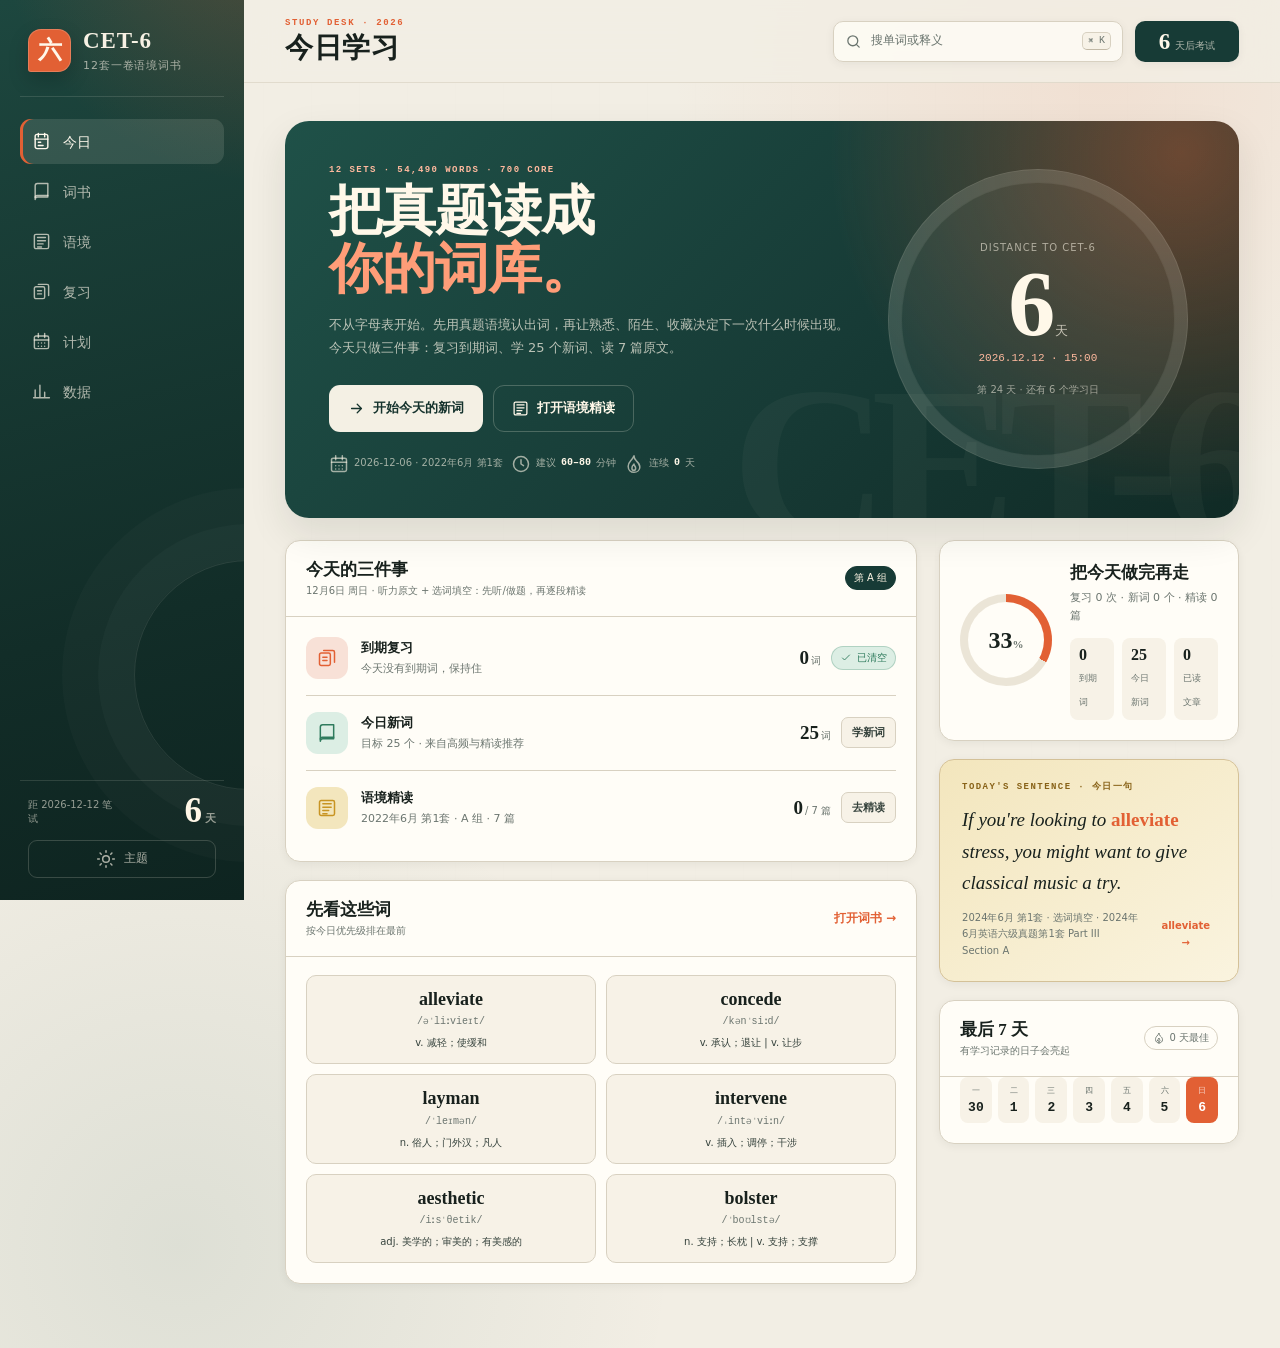
==== site/index.html @ be5e11a7 "feat: 添加HTML语境词书与右键学习闭环" ====
<!doctype html>
<html lang="zh-CN" data-theme="light">
<head>
  <meta charset="utf-8">
  <meta name="viewport" content="width=device-width, initial-scale=1">
  <meta name="theme-color" content="#173b36">
  <meta name="description" content="近12次英语六级第1套真题语境词书：700个核心词、4653个可查词条、音标、原文语境与间隔复习。">
  <title>CET-6 12套一卷语境词书</title>
  <link rel="stylesheet" href="./assets/styles.css">
</head>
<body>
  <svg class="icon-defs" aria-hidden="true">
    <symbol id="i-today" viewBox="0 0 24 24"><path d="M4 5.5A2.5 2.5 0 0 1 6.5 3h11A2.5 2.5 0 0 1 20 5.5v13a2.5 2.5 0 0 1-2.5 2.5h-11A2.5 2.5 0 0 1 4 18.5z"/><path d="M8 2v4M16 2v4M4 9h16M8 13h3M8 17h6"/></symbol>
    <symbol id="i-book" viewBox="0 0 24 24"><path d="M4 4.8A2.8 2.8 0 0 1 6.8 2H20v17H7a3 3 0 0 0-3 3z"/><path d="M4 19.5A2.5 2.5 0 0 1 6.5 17H20"/></symbol>
    <symbol id="i-text" viewBox="0 0 24 24"><path d="M5 3h14a2 2 0 0 1 2 2v14a2 2 0 0 1-2 2H5a2 2 0 0 1-2-2V5a2 2 0 0 1 2-2z"/><path d="M7 7h10M7 11h10M7 15h7M7 19h5"/></symbol>
    <symbol id="i-cards" viewBox="0 0 24 24"><rect x="3" y="6" width="13" height="15" rx="2"/><path d="M8 3h11a2 2 0 0 1 2 2v12"/><path d="M7 11h5M7 15h5"/></symbol>
    <symbol id="i-calendar" viewBox="0 0 24 24"><rect x="3" y="5" width="18" height="16" rx="2"/><path d="M8 2v5M16 2v5M3 10h18M8 14h.01M12 14h.01M16 14h.01M8 18h.01M12 18h.01M16 18h.01"/></symbol>
    <symbol id="i-chart" viewBox="0 0 24 24"><path d="M4 20V10M10 20V4M16 20v-7M22 20H2"/></symbol>
    <symbol id="i-search" viewBox="0 0 24 24"><circle cx="11" cy="11" r="7"/><path d="m20 20-4-4"/></symbol>
    <symbol id="i-volume" viewBox="0 0 24 24"><path d="M4 9v6h4l5 4V5L8 9z"/><path d="M16 8a5 5 0 0 1 0 8M18.5 5.5a9 9 0 0 1 0 13"/></symbol>
    <symbol id="i-star" viewBox="0 0 24 24"><path d="m12 3 2.8 5.7 6.2.9-4.5 4.4 1.1 6.2-5.6-3-5.6 3 1.1-6.2L3 9.6l6.2-.9z"/></symbol>
    <symbol id="i-check" viewBox="0 0 24 24"><path d="m5 12 4 4L19 6"/></symbol>
    <symbol id="i-x" viewBox="0 0 24 24"><path d="M6 6l12 12M18 6 6 18"/></symbol>
    <symbol id="i-flame" viewBox="0 0 24 24"><path d="M12 22c4 0 7-2.7 7-6.5 0-3.3-2.1-5.4-4.2-7.3C13.4 6.8 12 4.7 12 2c-1 2.5-2.4 4.2-4 6-2 2.2-3 4.1-3 6.8C5 19 8 22 12 22z"/><path d="M9.5 17c0-2 1-3.5 2.5-5 0 2 2 2.8 2 5 0 1.4-1 2.5-2.2 2.5S9.5 18.4 9.5 17z"/></symbol>
    <symbol id="i-arrow" viewBox="0 0 24 24"><path d="M5 12h14M13 6l6 6-6 6"/></symbol>
    <symbol id="i-menu" viewBox="0 0 24 24"><path d="M4 6h16M4 12h16M4 18h16"/></symbol>
    <symbol id="i-sun" viewBox="0 0 24 24"><circle cx="12" cy="12" r="4"/><path d="M12 2v2M12 20v2M4.9 4.9l1.4 1.4M17.7 17.7l1.4 1.4M2 12h2M20 12h2M4.9 19.1l1.4-1.4M17.7 6.3l1.4-1.4"/></symbol>
    <symbol id="i-moon" viewBox="0 0 24 24"><path d="M21 12.8A9 9 0 1 1 11.2 3 7 7 0 0 0 21 12.8z"/></symbol>
    <symbol id="i-clock" viewBox="0 0 24 24"><circle cx="12" cy="12" r="9"/><path d="M12 7v5l3 2"/></symbol>
    <symbol id="i-quote" viewBox="0 0 24 24"><path d="M4 11h6v7H4zM14 6h6v7h-6z"/><path d="M10 11c0-4-2-6-5-6M20 6c0-3-2-4-5-4"/></symbol>
    <symbol id="i-chevron" viewBox="0 0 24 24"><path d="m8 10 4 4 4-4"/></symbol>
    <symbol id="i-download" viewBox="0 0 24 24"><path d="M12 3v12M7 10l5 5 5-5M4 21h16"/></symbol>
    <symbol id="i-upload" viewBox="0 0 24 24"><path d="M12 21V9M7 14l5-5 5 5M4 3h16"/></symbol>
    <symbol id="i-reset" viewBox="0 0 24 24"><path d="M3 12a9 9 0 1 0 3-6.7L3 8"/><path d="M3 3v5h5"/></symbol>
    <symbol id="i-settings" viewBox="0 0 24 24"><circle cx="12" cy="12" r="3"/><path d="M19.4 15a1.7 1.7 0 0 0 .3 1.9l.1.1-2.8 2.8-.1-.1a1.7 1.7 0 0 0-1.9-.3 1.7 1.7 0 0 0-1 1.6v.2h-4V21a1.7 1.7 0 0 0-1-1.6 1.7 1.7 0 0 0-1.9.3l-.1.1L4.2 17l.1-.1a1.7 1.7 0 0 0 .3-1.9A1.7 1.7 0 0 0 3 14H2.8v-4H3a1.7 1.7 0 0 0 1.6-1 1.7 1.7 0 0 0-.3-1.9L4.2 7 7 4.2l.1.1A1.7 1.7 0 0 0 9 4.6 1.7 1.7 0 0 0 10 3V2.8h4V3a1.7 1.7 0 0 0 1 1.6 1.7 1.7 0 0 0 1.9-.3l.1-.1L19.8 7l-.1.1a1.7 1.7 0 0 0-.3 1.9 1.7 1.7 0 0 0 1.6 1h.2v4H21a1.7 1.7 0 0 0-1.6 1z"/></symbol>
    <symbol id="i-eye" viewBox="0 0 24 24"><path d="M2 12s3.5-6 10-6 10 6 10 6-3.5 6-10 6S2 12 2 12z"/><circle cx="12" cy="12" r="2.5"/></symbol>
  </svg>

  <div class="app-shell">
    <aside class="sidebar" id="sidebar" aria-label="主导航">
      <a class="brand" href="#/today" aria-label="回到今日">
        <span class="brand-mark" aria-hidden="true">六</span>
        <span class="brand-copy">
          <strong>CET-6</strong>
          <small>12套一卷语境词书</small>
        </span>
      </a>
      <nav class="main-nav">
        <a class="nav-item" href="#/today" data-nav="today"><svg class="icon"><use href="#i-today"/></svg><span>今日</span><b class="nav-count" id="navDue">0</b></a>
        <a class="nav-item" href="#/words" data-nav="words"><svg class="icon"><use href="#i-book"/></svg><span>词书</span></a>
        <a class="nav-item" href="#/reading" data-nav="reading"><svg class="icon"><use href="#i-text"/></svg><span>语境</span></a>
        <a class="nav-item" href="#/review" data-nav="review"><svg class="icon"><use href="#i-cards"/></svg><span>复习</span><b class="nav-count nav-count--soft" id="navReview">0</b></a>
        <a class="nav-item" href="#/plan" data-nav="plan"><svg class="icon"><use href="#i-calendar"/></svg><span>计划</span></a>
        <a class="nav-item" href="#/stats" data-nav="stats"><svg class="icon"><use href="#i-chart"/></svg><span>数据</span></a>
      </nav>
      <div class="sidebar-foot">
        <div class="side-countdown">
          <span>距 2026-12-12 笔试</span>
          <strong><b id="sideDays">29</b><small>天</small></strong>
        </div>
        <button class="ghost-btn side-theme" id="themeToggle" type="button" aria-label="切换主题">
          <svg class="icon icon-sun"><use href="#i-sun"/></svg>
          <svg class="icon icon-moon"><use href="#i-moon"/></svg>
          <span>主题</span>
        </button>
      </div>
    </aside>

    <div class="main-shell">
      <header class="topbar">
        <div class="topbar-left">
          <div>
            <div class="eyebrow">STUDY DESK · 2026</div>
            <h1 class="page-title" id="pageTitle">今日学习</h1>
          </div>
        </div>
        <div class="topbar-actions">
          <button class="search-trigger" id="searchOpen" type="button">
            <svg class="icon"><use href="#i-search"/></svg>
            <span>搜单词或释义</span>
            <kbd>⌘ K</kbd>
          </button>
          <div class="top-countdown" title="2026年12月12日 15:00 六级笔试">
            <span id="topDays">29</span>
            <small>天后考试</small>
          </div>
        </div>
      </header>
      <main id="viewRoot" class="view-root" tabindex="-1">
        <div class="boot-state">
          <div class="boot-mark">六</div>
          <p>正在展开 12 套真题语境…</p>
        </div>
      </main>
    </div>
  </div>

  <div class="mobile-scrim" id="mobileScrim" hidden></div>

  <div class="context-menu" id="contextMenu" role="menu" aria-label="单词操作" hidden></div>

  <div class="modal-layer" id="wordModal" hidden>
    <div class="modal-backdrop" data-close="wordModal"></div>
    <section class="word-modal" role="dialog" aria-modal="true" aria-labelledby="wordModalTitle">
      <button class="modal-close" type="button" data-close="wordModal" aria-label="关闭"><svg class="icon"><use href="#i-x"/></svg></button>
      <div id="wordModalBody"></div>
    </section>
  </div>

  <div class="modal-layer" id="searchModal" hidden>
    <div class="modal-backdrop" data-close="searchModal"></div>
    <section class="search-panel" role="dialog" aria-modal="true" aria-label="搜索词书">
      <div class="search-head">
        <svg class="icon"><use href="#i-search"/></svg>
        <input id="searchInput" type="search" placeholder="输入单词、中文释义或年份…" autocomplete="off" spellcheck="false">
        <kbd>Esc</kbd>
        <button class="modal-close modal-close--inline" type="button" data-close="searchModal" aria-label="关闭"><svg class="icon"><use href="#i-x"/></svg></button>
      </div>
      <div class="search-hints">
        <button type="button" data-search-q="resilience">resilience</button>
        <button type="button" data-search-q="sustainability">sustainability</button>
        <button type="button" data-search-q="2026年6月">2026年6月</button>
        <button type="button" data-search-q="陌生">陌生词</button>
      </div>
      <div class="search-results" id="searchResults"></div>
    </section>
  </div>

  <div class="toast-stack" id="toastStack" aria-live="polite" aria-atomic="true"></div>

  <noscript>
    <div class="noscript">这个网页需要 JavaScript 才能使用今日复习、右键词卡和本地记录。</div>
  </noscript>
  <script src="./data.js"></script>
  <script src="./assets/app.js"></script>
</body>
</html>
---- site/assets/styles.css ----
/* CET-6 12套一卷语境词书 */
:root {
  color-scheme: light;
  --bg: #f2eee4;
  --bg-deep: #e8e1d2;
  --surface: #fffdf7;
  --surface-2: #f7f2e7;
  --surface-3: #ebe5d7;
  --ink: #18211d;
  --ink-2: #35423c;
  --muted: #6b756f;
  --faint: #989f99;
  --line: #d8d1c1;
  --line-strong: #c2b9a6;
  --brand: #173b36;
  --brand-2: #275c51;
  --brand-3: #3f7468;
  --accent: #e26034;
  --accent-soft: #f8e1d7;
  --gold: #c89423;
  --gold-soft: #f3e6bd;
  --green: #2f7b5d;
  --green-soft: #dceee4;
  --red: #b84a43;
  --red-soft: #f4dcda;
  --blue: #356d86;
  --blue-soft: #deebf1;
  --shadow-sm: 0 2px 10px rgba(25, 35, 31, .06);
  --shadow: 0 16px 38px rgba(25, 35, 31, .10);
  --shadow-lg: 0 28px 80px rgba(18, 30, 26, .20);
  --serif: "Noto Serif SC", "Source Han Serif SC", "Songti SC", "SimSun", Georgia, serif;
  --sans: "Noto Sans SC", "Source Han Sans SC", "PingFang SC", "Microsoft YaHei", system-ui, -apple-system, sans-serif;
  --mono: "SFMono-Regular", "Cascadia Code", "Liberation Mono", Menlo, monospace;
  --radius-sm: 9px;
  --radius: 15px;
  --radius-lg: 24px;
  --sidebar: 244px;
}

[data-theme="dark"] {
  color-scheme: dark;
  --bg: #111815;
  --bg-deep: #0b100e;
  --surface: #18211d;
  --surface-2: #1e2924;
  --surface-3: #27342e;
  --ink: #eee9dc;
  --ink-2: #cfd5ce;
  --muted: #98a49d;
  --faint: #75817a;
  --line: #34423b;
  --line-strong: #49594f;
  --brand: #0d2a25;
  --brand-2: #1e4d43;
  --brand-3: #5b9485;
  --accent: #f0784c;
  --accent-soft: #3e251e;
  --gold: #e2b24d;
  --gold-soft: #3d3320;
  --green: #6bbd92;
  --green-soft: #1c3429;
  --red: #e07a73;
  --red-soft: #3b2422;
  --blue: #77aeca;
  --blue-soft: #1c2e36;
  --shadow-sm: 0 2px 10px rgba(0, 0, 0, .20);
  --shadow: 0 16px 38px rgba(0, 0, 0, .28);
  --shadow-lg: 0 28px 80px rgba(0, 0, 0, .48);
}

*, *::before, *::after { box-sizing: border-box; }
html { scroll-behavior: smooth; }
body {
  margin: 0;
  min-width: 320px;
  color: var(--ink);
  background:
    radial-gradient(circle at 86% 5%, rgba(226, 96, 52, .10), transparent 27rem),
    radial-gradient(circle at 14% 92%, rgba(39, 92, 81, .10), transparent 31rem),
    var(--bg);
  font-family: var(--sans);
  font-size: 15px;
  line-height: 1.62;
  -webkit-font-smoothing: antialiased;
}
body::before {
  content: "";
  position: fixed;
  inset: 0;
  pointer-events: none;
  opacity: .20;
  background-image:
    linear-gradient(90deg, transparent 0 23px, rgba(90, 78, 54, .035) 24px, transparent 25px),
    linear-gradient(transparent 0 31px, rgba(90, 78, 54, .028) 32px, transparent 33px);
  background-size: 48px 48px;
  z-index: -1;
}
[data-theme="dark"] body::before { opacity: .12; }

a { color: inherit; text-decoration: none; }
button, input, select, textarea { font: inherit; }
button { color: inherit; }
button { appearance: none; -webkit-appearance: none; }
button, a { -webkit-tap-highlight-color: transparent; }
::selection { background: var(--gold-soft); color: var(--ink); }

.icon-defs { position: absolute; width: 0; height: 0; overflow: hidden; }
.icon {
  width: 20px;
  height: 20px;
  flex: 0 0 auto;
  fill: none;
  stroke: currentColor;
  stroke-width: 1.8;
  stroke-linecap: round;
  stroke-linejoin: round;
}

.app-shell {
  display: grid;
  grid-template-columns: var(--sidebar) minmax(0, 1fr);
  min-height: 100vh;
}

.sidebar {
  position: sticky;
  top: 0;
  height: 100vh;
  padding: 28px 20px 22px;
  display: flex;
  flex-direction: column;
  background:
    radial-gradient(circle at 110% -10%, rgba(226, 96, 52, .28), transparent 17rem),
    linear-gradient(165deg, #1d473f 0%, #122d28 68%, #0e2420 100%);
  color: #f7f1e4;
  overflow: hidden;
  z-index: 40;
}
.sidebar::after {
  content: "";
  position: absolute;
  width: 230px;
  height: 230px;
  border: 1px solid rgba(247, 241, 228, .10);
  border-radius: 50%;
  right: -120px;
  bottom: 110px;
  box-shadow: 0 0 0 36px rgba(247, 241, 228, .025), 0 0 0 72px rgba(247, 241, 228, .018);
  pointer-events: none;
}
.brand {
  display: flex;
  align-items: center;
  gap: 12px;
  padding: 0 8px 24px;
  border-bottom: 1px solid rgba(247, 241, 228, .13);
  position: relative;
  z-index: 1;
}
.brand-mark {
  width: 43px;
  height: 43px;
  display: grid;
  place-items: center;
  border-radius: 13px 13px 13px 3px;
  background: var(--accent);
  color: #fff7ea;
  font-family: var(--serif);
  font-size: 24px;
  font-weight: 800;
  box-shadow: inset 0 0 0 1px rgba(255,255,255,.18), 0 8px 20px rgba(0,0,0,.18);
}
.brand-copy { display: flex; flex-direction: column; line-height: 1.16; }
.brand-copy strong {
  font-family: var(--serif);
  font-size: 23px;
  letter-spacing: .04em;
}
.brand-copy small { color: rgba(247, 241, 228, .63); font-size: 11px; letter-spacing: .08em; margin-top: 5px; }

.main-nav {
  display: flex;
  flex-direction: column;
  gap: 5px;
  margin-top: 22px;
  position: relative;
  z-index: 1;
}
.nav-item {
  position: relative;
  display: flex;
  align-items: center;
  gap: 12px;
  min-height: 45px;
  padding: 9px 12px;
  border-radius: 11px;
  color: rgba(247, 241, 228, .70);
  font-size: 14px;
  transition: .18s ease;
}
.nav-item:hover { color: #fff8ec; background: rgba(247, 241, 228, .075); }
.nav-item.active {
  color: #fff9ed;
  background: rgba(247, 241, 228, .12);
  box-shadow: inset 3px 0 0 var(--accent);
}
.nav-item .icon { width: 19px; height: 19px; }
.nav-item span { flex: 1; }
.nav-count {
  min-width: 23px;
  height: 21px;
  padding: 0 6px;
  display: grid;
  place-items: center;
  border-radius: 999px;
  background: var(--accent);
  color: #fff;
  font: 700 11px/1 var(--mono);
}
.nav-count:empty, .nav-count[data-zero="1"] { display: none; }
.nav-count--soft { background: rgba(247, 241, 228, .16); color: #f9f0dd; }

.sidebar-foot {
  margin-top: auto;
  padding: 16px 8px 0;
  border-top: 1px solid rgba(247, 241, 228, .13);
  position: relative;
  z-index: 1;
}
.side-countdown {
  display: flex;
  align-items: end;
  justify-content: space-between;
  gap: 10px;
  margin-bottom: 14px;
}
.side-countdown span { color: rgba(247, 241, 228, .58); font-size: 10px; line-height: 1.4; max-width: 94px; }
.side-countdown strong { font-family: var(--serif); font-size: 35px; line-height: .8; color: #fff7e7; }
.side-countdown small { font: 600 11px var(--sans); margin-left: 3px; color: rgba(247, 241, 228, .58); }
.ghost-btn {
  display: inline-flex;
  align-items: center;
  gap: 8px;
  border: 1px solid rgba(247, 241, 228, .18);
  background: transparent;
  border-radius: 9px;
  padding: 8px 10px;
  cursor: pointer;
}
.side-theme { width: 100%; justify-content: center; color: rgba(247, 241, 228, .68); font-size: 12px; }
.side-theme:hover { background: rgba(247, 241, 228, .08); color: #fff8ec; }
.icon-moon { display: none; }
[data-theme="dark"] .icon-sun { display: none; }
[data-theme="dark"] .icon-moon { display: block; }

.main-shell { min-width: 0; }
.topbar {
  position: sticky;
  top: 0;
  z-index: 30;
  height: 83px;
  display: flex;
  align-items: center;
  justify-content: space-between;
  gap: 20px;
  padding: 14px clamp(22px, 3.2vw, 48px);
  background: color-mix(in srgb, var(--bg) 82%, transparent);
  backdrop-filter: blur(18px) saturate(1.05);
  border-bottom: 1px solid color-mix(in srgb, var(--line) 65%, transparent);
}
.topbar-left { display: flex; align-items: center; gap: 12px; min-width: 0; }
.eyebrow {
  color: var(--accent);
  font: 700 9px/1.2 var(--mono);
  letter-spacing: .18em;
  margin-bottom: 4px;
}
.page-title {
  margin: 0;
  font-family: var(--serif);
  font-size: clamp(21px, 2.3vw, 28px);
  line-height: 1.1;
  letter-spacing: .02em;
  white-space: nowrap;
  overflow: hidden;
  text-overflow: ellipsis;
}
.topbar-actions { display: flex; align-items: center; gap: 12px; }
.search-trigger {
  display: flex;
  align-items: center;
  gap: 9px;
  height: 41px;
  width: min(290px, 23vw);
  padding: 0 11px;
  border: 1px solid var(--line);
  border-radius: 10px;
  background: color-mix(in srgb, var(--surface) 80%, transparent);
  color: var(--muted);
  cursor: pointer;
  box-shadow: var(--shadow-sm);
  text-align: left;
}
.search-trigger:hover { border-color: var(--line-strong); color: var(--ink-2); }
.search-trigger .icon { width: 17px; height: 17px; }
.search-trigger span { flex: 1; font-size: 12px; }
kbd {
  border: 1px solid var(--line);
  border-bottom-color: var(--line-strong);
  border-radius: 5px;
  background: var(--surface-2);
  color: var(--muted);
  padding: 2px 5px;
  font: 10px/1.2 var(--mono);
}
.top-countdown {
  height: 41px;
  min-width: 104px;
  display: flex;
  align-items: baseline;
  justify-content: center;
  gap: 5px;
  padding: 0 13px;
  border-radius: 10px;
  background: var(--brand);
  color: #fff8ea;
  box-shadow: var(--shadow-sm);
}
.top-countdown span { font-family: var(--serif); font-size: 23px; font-weight: 700; line-height: 41px; }
.top-countdown small { font-size: 10px; color: rgba(255, 248, 234, .66); }
.mobile-menu { display: none !important; }

.view-root {
  width: min(1380px, 100%);
  margin: 0 auto;
  padding: clamp(22px, 3vw, 42px) clamp(22px, 3.2vw, 48px) 70px;
  outline: none;
}
.boot-state { min-height: 60vh; display: grid; place-content: center; text-align: center; color: var(--muted); }
.boot-mark { width: 68px; height: 68px; margin: 0 auto 16px; display: grid; place-items: center; border-radius: 20px 20px 20px 6px; background: var(--brand); color: #fff7e7; font: 800 38px var(--serif); }

.view-enter { animation: viewIn .28s ease both; }
@keyframes viewIn { from { transform: translateY(7px); } to { transform: none; } }

/* Shared */
.section-head {
  display: flex;
  align-items: end;
  justify-content: space-between;
  gap: 20px;
  margin: 0 0 18px;
}
.section-head h2, .section-head h1 { margin: 0; font-family: var(--serif); font-size: clamp(22px, 2.7vw, 33px); line-height: 1.16; letter-spacing: .01em; }
.section-head p { margin: 5px 0 0; color: var(--muted); font-size: 12px; }
.kicker { color: var(--accent); font: 700 9px/1.2 var(--mono); letter-spacing: .16em; margin-bottom: 7px; }
.muted { color: var(--muted); }
.small { font-size: 12px; }
.mono { font-family: var(--mono); }
.serif { font-family: var(--serif); }
.nowrap { white-space: nowrap; }
.divider { height: 1px; background: var(--line); margin: 24px 0; }
.empty-state {
  padding: 46px 24px;
  text-align: center;
  border: 1px dashed var(--line-strong);
  border-radius: var(--radius);
  background: color-mix(in srgb, var(--surface) 60%, transparent);
}
.empty-state h3 { margin: 12px 0 6px; font: 700 18px var(--serif); }
.empty-state p { margin: 0 auto 18px; max-width: 470px; color: var(--muted); font-size: 13px; }
.empty-state .empty-icon { width: 52px; height: 52px; margin: 0 auto; display: grid; place-items: center; border-radius: 50%; background: var(--surface-3); color: var(--brand-3); }

.btn {
  display: inline-flex;
  align-items: center;
  justify-content: center;
  gap: 8px;
  min-height: 39px;
  padding: 8px 14px;
  border-radius: 9px;
  border: 1px solid transparent;
  background: var(--surface-2);
  color: var(--ink-2);
  font-weight: 650;
  font-size: 12px;
  cursor: pointer;
  transition: .16s ease;
  white-space: nowrap;
}
.btn:hover { transform: translateY(-1px); }
.btn:active { transform: none; }
.btn .icon { width: 17px; height: 17px; }
.btn-primary { background: var(--accent); color: #fff9ef; box-shadow: 0 6px 16px color-mix(in srgb, var(--accent) 25%, transparent); }
.btn-primary:hover { background: color-mix(in srgb, var(--accent) 88%, #000); }
.btn-dark { background: var(--brand); color: #fff8e8; }
.btn-soft { background: var(--surface-2); border-color: var(--line); }
.btn-soft:hover { background: var(--surface-3); border-color: var(--line-strong); }
.btn-ghost { background: transparent; border-color: var(--line); }
.btn-ghost:hover { background: var(--surface-2); }
.btn-green { background: var(--green); color: #fff; }
.btn-red { background: var(--red); color: #fff; }
.btn-sm { min-height: 31px; padding: 5px 10px; font-size: 11px; border-radius: 7px; }
.btn-lg { min-height: 47px; padding: 11px 18px; font-size: 13px; border-radius: 11px; }
.icon-btn {
  width: 38px;
  height: 38px;
  display: inline-grid;
  place-items: center;
  border: 1px solid var(--line);
  border-radius: 9px;
  background: var(--surface);
  color: var(--muted);
  cursor: pointer;
}
.icon-btn:hover { color: var(--ink); border-color: var(--line-strong); }
.icon-btn .icon { width: 18px; height: 18px; }
.link-btn {
  border: 0;
  background: none;
  padding: 0;
  color: var(--accent);
  cursor: pointer;
  font-weight: 650;
  font-size: 12px;
}

.pill {
  display: inline-flex;
  align-items: center;
  gap: 5px;
  min-height: 24px;
  padding: 3px 8px;
  border-radius: 999px;
  border: 1px solid var(--line);
  background: var(--surface);
  color: var(--muted);
  font-size: 10px;
  line-height: 1.2;
  white-space: nowrap;
}
.pill .icon { width: 12px; height: 12px; }
.pill-gold { background: var(--gold-soft); border-color: color-mix(in srgb, var(--gold) 25%, transparent); color: #7f5d11; }
[data-theme="dark"] .pill-gold { color: #f0c969; }
.pill-green { background: var(--green-soft); border-color: color-mix(in srgb, var(--green) 25%, transparent); color: var(--green); }
.pill-red { background: var(--red-soft); border-color: color-mix(in srgb, var(--red) 22%, transparent); color: var(--red); }
.pill-blue { background: var(--blue-soft); border-color: color-mix(in srgb, var(--blue) 22%, transparent); color: var(--blue); }
.pill-ink { background: var(--brand); border-color: var(--brand); color: #fff6e5; }

/* Dashboard */
.hero {
  position: relative;
  overflow: hidden;
  display: grid;
  grid-template-columns: minmax(0, 1.25fr) minmax(280px, .75fr);
  gap: 28px;
  padding: clamp(25px, 3.5vw, 44px);
  border-radius: var(--radius-lg);
  background:
    radial-gradient(circle at 94% 8%, rgba(226, 96, 52, .42), transparent 22rem),
    linear-gradient(135deg, #1f5148 0%, #173b36 57%, #102a25 100%);
  color: #fff8e9;
  box-shadow: var(--shadow);
}
.hero::before {
  content: "CET-6";
  position: absolute;
  right: -14px;
  bottom: -55px;
  font: 900 clamp(100px, 17vw, 220px)/1 var(--serif);
  color: rgba(255, 248, 233, .035);
  letter-spacing: -.08em;
  pointer-events: none;
}
.hero-copy { position: relative; z-index: 1; display: flex; flex-direction: column; justify-content: center; }
.hero .kicker { color: #ffb99e; }
.hero h1 { margin: 0 0 14px; font: 700 clamp(31px, 4.3vw, 54px)/1.07 var(--serif); letter-spacing: -.02em; max-width: 750px; }
.hero h1 em { font-style: normal; color: #ff9d78; }
.hero p { margin: 0; max-width: 660px; color: rgba(255, 248, 233, .70); font-size: 13px; line-height: 1.8; }
.hero-actions { display: flex; align-items: center; gap: 10px; flex-wrap: wrap; margin-top: 25px; }
.hero-actions .btn-primary { background: #f4f0e4; color: #15332d; box-shadow: none; }
.hero-actions .btn-primary:hover { background: #fff9eb; }
.hero-actions .btn-ghost { border-color: rgba(255, 248, 233, .22); color: #fff8e9; }
.hero-actions .btn-ghost:hover { background: rgba(255, 248, 233, .09); }
.hero-meta { display: flex; gap: 8px; flex-wrap: wrap; margin-top: 22px; }
.hero-meta span { display: inline-flex; align-items: center; gap: 5px; color: rgba(255, 248, 233, .60); font-size: 10px; }
.hero-meta b { color: #fff8e9; font-family: var(--mono); font-weight: 600; }
.hero-side {
  position: relative;
  z-index: 1;
  display: flex;
  align-items: center;
  justify-content: center;
}
.countdown-card {
  width: 100%;
  max-width: 300px;
  aspect-ratio: 1;
  display: flex;
  flex-direction: column;
  align-items: center;
  justify-content: center;
  border-radius: 50%;
  border: 1px solid rgba(255, 248, 233, .18);
  background: rgba(255, 248, 233, .055);
  box-shadow: inset 0 0 0 12px rgba(255, 248, 233, .018), inset 0 0 0 13px rgba(255, 248, 233, .08);
}
.countdown-card small { color: rgba(255, 248, 233, .57); font-size: 10px; letter-spacing: .10em; }
.countdown-big { display: flex; align-items: baseline; gap: 5px; margin: 3px 0 1px; }
.countdown-big b { font: 700 clamp(62px, 7.4vw, 94px)/.95 var(--serif); letter-spacing: -.06em; }
.countdown-big span { font-size: 13px; color: rgba(255, 248, 233, .70); }
.countdown-date { color: #ffb99e; font-size: 11px; font-family: var(--mono); }
.countdown-foot { margin-top: 15px; color: rgba(255, 248, 233, .56); font-size: 10px; }

.dashboard-grid {
  display: grid;
  grid-template-columns: minmax(0, 1.45fr) minmax(300px, .55fr);
  gap: 22px;
  margin-top: 22px;
}
.stack { display: flex; flex-direction: column; gap: 18px; }
.card {
  background: var(--surface);
  border: 1px solid var(--line);
  border-radius: var(--radius);
  box-shadow: var(--shadow-sm);
}
.card-pad { padding: 22px; }
.card-head {
  display: flex;
  align-items: center;
  justify-content: space-between;
  gap: 14px;
  padding: 17px 20px;
  border-bottom: 1px solid var(--line);
}
.card-head h3 { margin: 0; font: 700 17px var(--serif); }
.card-head p { margin: 2px 0 0; color: var(--muted); font-size: 10px; }

.task-list { padding: 4px 20px 16px; }
.task-row {
  display: grid;
  grid-template-columns: 42px minmax(0, 1fr) auto;
  align-items: center;
  gap: 13px;
  padding: 16px 0;
  border-bottom: 1px solid var(--line);
}
.task-row:last-child { border-bottom: 0; }
.task-icon {
  width: 42px;
  height: 42px;
  display: grid;
  place-items: center;
  border-radius: 12px;
  background: var(--surface-2);
  color: var(--brand-3);
}
.task-icon.accent { background: var(--accent-soft); color: var(--accent); }
.task-icon.gold { background: var(--gold-soft); color: var(--gold); }
.task-icon.green { background: var(--green-soft); color: var(--green); }
.task-title { display: flex; align-items: center; gap: 7px; font-weight: 700; font-size: 13px; }
.task-sub { color: var(--muted); font-size: 11px; margin-top: 2px; }
.task-count { font: 700 19px var(--serif); color: var(--ink); }
.task-count small { font: 10px var(--sans); color: var(--muted); margin-left: 2px; }
.task-action { display: flex; align-items: center; gap: 10px; }
.task-done { color: var(--green); }

.today-progress {
  display: flex;
  align-items: center;
  gap: 18px;
  padding: 20px;
}
.progress-ring {
  --p: 0;
  width: 92px;
  height: 92px;
  flex: 0 0 auto;
  display: grid;
  place-items: center;
  border-radius: 50%;
  background: conic-gradient(var(--accent) calc(var(--p) * 1%), var(--surface-3) 0);
  position: relative;
}
.progress-ring::before {
  content: "";
  position: absolute;
  inset: 8px;
  border-radius: 50%;
  background: var(--surface);
}
.progress-ring b { position: relative; z-index: 1; font: 700 24px var(--serif); }
.progress-ring b small { font-size: 11px; color: var(--muted); }
.progress-copy h3 { margin: 0 0 5px; font: 700 17px var(--serif); }
.progress-copy p { margin: 0; color: var(--muted); font-size: 11px; line-height: 1.7; }
.mini-stats { display: grid; grid-template-columns: repeat(3, 1fr); gap: 8px; margin-top: 12px; }
.mini-stat { padding: 8px 9px; border-radius: 8px; background: var(--surface-2); }
.mini-stat b { display: block; font: 700 16px var(--serif); }
.mini-stat span { color: var(--muted); font-size: 9px; }

.today-words { display: grid; grid-template-columns: repeat(2, minmax(0,1fr)); gap: 10px; padding: 18px 20px 20px; }
.mini-word {
  padding: 12px;
  border: 1px solid var(--line);
  border-radius: 10px;
  background: var(--surface-2);
  cursor: pointer;
  transition: .16s ease;
}
.mini-word:hover { border-color: var(--line-strong); transform: translateY(-1px); background: var(--surface); }
.mini-word strong { font: 700 18px var(--serif); }
.mini-word .ipa { display: block; margin-top: 2px; color: var(--muted); font: 10px var(--mono); }
.mini-word p { margin: 7px 0 0; color: var(--ink-2); font-size: 10px; white-space: nowrap; overflow: hidden; text-overflow: ellipsis; }

.quote-card {
  padding: 22px;
  background: linear-gradient(145deg, var(--gold-soft), color-mix(in srgb, var(--gold-soft) 42%, var(--surface)));
  border: 1px solid color-mix(in srgb, var(--gold) 26%, var(--line));
}
.quote-card .kicker { color: #886218; }
[data-theme="dark"] .quote-card .kicker { color: #e7bd5b; }
.quote-text { margin: 11px 0 12px; font: italic 19px/1.65 Georgia, var(--serif); }
.quote-text mark { background: transparent; color: var(--accent); font-style: normal; font-weight: 700; }
.quote-meta { display: flex; align-items: center; justify-content: space-between; gap: 16px; color: var(--muted); font-size: 10px; }
.quote-meta button { border: 0; background: none; color: var(--accent); cursor: pointer; font-weight: 700; }

.week-strip { display: flex; gap: 6px; padding: 0 20px 20px; }
.week-day { flex: 1; text-align: center; padding: 8px 2px; border-radius: 8px; background: var(--surface-2); }
.week-day span { display: block; color: var(--muted); font-size: 8px; }
.week-day b { display: block; margin-top: 2px; font: 700 13px var(--mono); }
.week-day.done { background: var(--green-soft); color: var(--green); }
.week-day.today { background: var(--accent); color: #fff; }
.week-day.today span { color: rgba(255,255,255,.72); }

/* Wordbook */
.toolbar {
  display: flex;
  align-items: center;
  gap: 10px;
  flex-wrap: wrap;
  padding: 15px 18px;
  border: 1px solid var(--line);
  border-radius: var(--radius);
  background: var(--surface);
  box-shadow: var(--shadow-sm);
  margin-bottom: 18px;
}
.filter-group { display: flex; align-items: center; gap: 6px; flex-wrap: wrap; }
.filter-chip {
  min-height: 31px;
  padding: 5px 10px;
  border: 1px solid var(--line);
  border-radius: 999px;
  background: transparent;
  color: var(--muted);
  font-size: 11px;
  cursor: pointer;
}
.filter-chip:hover { color: var(--ink); border-color: var(--line-strong); }
.filter-chip.active { border-color: var(--brand); background: var(--brand); color: #fff6e4; }
.toolbar-spacer { flex: 1; }
.inline-search {
  display: flex;
  align-items: center;
  gap: 8px;
  min-width: 220px;
  height: 34px;
  padding: 0 10px;
  border: 1px solid var(--line);
  border-radius: 8px;
  background: var(--surface-2);
  color: var(--muted);
}
.inline-search input { width: 100%; border: 0; outline: 0; background: transparent; color: var(--ink); font-size: 11px; }
.select {
  height: 34px;
  padding: 0 29px 0 10px;
  border: 1px solid var(--line);
  border-radius: 8px;
  background: var(--surface-2);
  color: var(--ink-2);
  font-size: 11px;
  cursor: pointer;
}
.list-meta { display: flex; align-items: center; justify-content: space-between; gap: 12px; margin: 0 2px 12px; color: var(--muted); font-size: 11px; }
.word-list { display: grid; grid-template-columns: repeat(2, minmax(0, 1fr)); gap: 13px; }
.word-card {
  position: relative;
  padding: 18px 18px 15px;
  border: 1px solid var(--line);
  border-radius: 13px;
  background: var(--surface);
  box-shadow: var(--shadow-sm);
  transition: .18s ease;
  overflow: hidden;
}
.word-card::before {
  content: "";
  position: absolute;
  left: 0; top: 15px; bottom: 15px;
  width: 3px;
  border-radius: 0 3px 3px 0;
  background: transparent;
}
.word-card:hover { border-color: var(--line-strong); transform: translateY(-2px); box-shadow: var(--shadow); }
.word-card.status-familiar::before { background: var(--green); }
.word-card.status-unfamiliar::before { background: var(--red); }
.word-card.favorite { border-color: color-mix(in srgb, var(--gold) 35%, var(--line)); }
.word-card-top { display: flex; align-items: flex-start; justify-content: space-between; gap: 12px; }
.word-title-row { min-width: 0; }
.word-title {
  border: 0;
  background: transparent;
  padding: 0;
  margin: 0;
  font: 700 23px/1.15 var(--serif);
  color: var(--ink);
  cursor: pointer;
  text-align: left;
}
.word-title:hover { color: var(--accent); }
.word-meta { display: flex; align-items: center; gap: 8px; flex-wrap: wrap; margin-top: 4px; }
.ipa { color: var(--brand-3); font: 11px/1.3 var(--mono); }
.word-actions { display: flex; align-items: center; gap: 4px; }
.word-actions .icon-btn { width: 30px; height: 30px; border: 0; background: transparent; color: var(--faint); }
.word-actions .icon-btn:hover { background: var(--surface-2); color: var(--ink); }
.word-actions .icon-btn.fav-on { color: var(--gold); }
.word-def { margin: 12px 0 0; color: var(--ink-2); font-size: 12px; line-height: 1.65; }
.word-context {
  margin: 12px 0 0;
  padding: 10px 12px;
  border-left: 2px solid var(--line-strong);
  background: var(--surface-2);
  color: var(--muted);
  font: 12px/1.6 Georgia, var(--serif);
}
.word-context mark { background: var(--gold-soft); color: var(--ink); padding: 0 2px; }
.word-card-foot { display: flex; align-items: center; gap: 6px; flex-wrap: wrap; margin-top: 12px; }
.word-card-foot .source { color: var(--faint); font-size: 9px; margin-left: auto; }
.load-more-wrap { display: flex; justify-content: center; padding: 26px 0 0; }

/* Reading */
.reading-shell { display: grid; grid-template-columns: 276px minmax(0, 1fr); gap: 20px; align-items: start; }
.paper-nav {
  position: sticky;
  top: 103px;
  max-height: calc(100vh - 123px);
  overflow: auto;
  border: 1px solid var(--line);
  border-radius: var(--radius);
  background: var(--surface);
  box-shadow: var(--shadow-sm);
}
.paper-nav-head { padding: 16px 16px 12px; border-bottom: 1px solid var(--line); }
.paper-nav-head h3 { margin: 0; font: 700 16px var(--serif); }
.paper-nav-head p { margin: 3px 0 0; color: var(--muted); font-size: 9px; }
.set-group { border-bottom: 1px solid var(--line); }
.set-group:last-child { border-bottom: 0; }
.set-toggle {
  width: 100%;
  border: 0;
  background: transparent;
  padding: 11px 13px;
  display: flex;
  align-items: center;
  gap: 9px;
  cursor: pointer;
  text-align: left;
}
.set-toggle:hover { background: var(--surface-2); }
.set-toggle b { font-size: 11px; flex: 1; font-weight: 700; }
.set-toggle span { color: var(--muted); font-size: 9px; }
.set-toggle .icon { width: 14px; height: 14px; color: var(--faint); transition: .18s ease; }
.set-group.open .set-toggle .icon { transform: rotate(180deg); }
.article-nav { display: none; padding: 0 8px 9px; }
.set-group.open .article-nav { display: block; }
.article-link {
  width: 100%;
  display: flex;
  align-items: flex-start;
  gap: 7px;
  padding: 8px 8px;
  border: 0;
  border-radius: 7px;
  background: transparent;
  text-align: left;
  color: var(--muted);
  cursor: pointer;
  font-size: 10px;
  line-height: 1.35;
}
.article-link:hover { background: var(--surface-2); color: var(--ink); }
.article-link.active { background: var(--accent-soft); color: var(--accent); font-weight: 650; }
.article-link .dot { width: 5px; height: 5px; flex: 0 0 auto; border-radius: 50%; background: var(--line-strong); margin-top: 5px; }
.article-link.active .dot { background: var(--accent); }
.article-link small { display: block; color: var(--faint); font-size: 8px; margin-top: 1px; }

.article-shell { min-width: 0; }
.reading-mobile-nav {
  display: none;
  align-items: center;
  gap: 8px;
  margin-bottom: 12px;
}
.reading-mobile-nav .inline-search { flex: 1; }
.reading-mobile-nav .select { width: 100%; }
.article-toolbar { display: flex; align-items: center; justify-content: space-between; gap: 12px; margin-bottom: 12px; }
.article-toolbar .crumbs { color: var(--muted); font-size: 10px; }
.article-toolbar .crumbs b { color: var(--ink-2); }
.article-actions { display: flex; gap: 7px; }
.article-paper {
  position: relative;
  padding: clamp(26px, 4.2vw, 58px) clamp(24px, 5.2vw, 72px);
  border: 1px solid var(--line);
  border-radius: 4px 4px 18px 18px;
  background:
    linear-gradient(90deg, transparent 0 49px, color-mix(in srgb, var(--accent) 16%, transparent) 50px, transparent 51px),
    var(--surface);
  box-shadow: var(--shadow);
}
[data-theme="dark"] .article-paper { background: linear-gradient(90deg, transparent 0 49px, rgba(240,120,76,.10) 50px, transparent 51px), var(--surface); }
.article-paper::before {
  content: "";
  position: absolute;
  top: 0; left: 0; right: 0;
  height: 5px;
  background: linear-gradient(90deg, var(--accent), var(--gold), var(--brand-3));
}
.article-kicker { display: flex; align-items: center; gap: 8px; flex-wrap: wrap; margin-bottom: 12px; }
.article-title { margin: 0; max-width: 880px; font: 700 clamp(27px, 3.7vw, 42px)/1.18 var(--serif); letter-spacing: -.01em; }
.article-byline { margin: 12px 0 0; color: var(--muted); font-size: 10px; }
.article-source-note { margin: 15px 0 0; padding: 11px 13px; border-left: 2px solid var(--gold); background: var(--surface-2); color: var(--muted); font-size: 10px; line-height: 1.6; }
.key-words { display: flex; align-items: center; gap: 6px; flex-wrap: wrap; margin: 16px 0 0; }
.key-words > span { color: var(--muted); font-size: 9px; margin-right: 2px; }
.key-word {
  border: 1px solid color-mix(in srgb, var(--gold) 28%, var(--line));
  background: var(--gold-soft);
  color: #745414;
  border-radius: 999px;
  padding: 3px 8px;
  font-size: 10px;
  cursor: pointer;
}
[data-theme="dark"] .key-word { color: #f0c96b; }
.key-word:hover { border-color: var(--gold); }
.article-body { margin-top: 28px; column-gap: 42px; }
.article-body p {
  margin: 0 0 1.45em;
  font: 18px/1.9 Georgia, var(--serif);
  letter-spacing: .002em;
  color: var(--ink-2);
}
.article-body p:first-child::first-letter {
  float: left;
  font: 700 47px/.9 var(--serif);
  padding: 6px 7px 0 0;
  color: var(--accent);
}
.article-body.listening p:first-child::first-letter {
  float: none;
  font: inherit;
  padding: 0;
  color: inherit;
}
.w {
  cursor: pointer;
  border-radius: 2px;
  padding: 0 1px;
  margin: 0 -1px;
  border-bottom: 1px dotted transparent;
  transition: background .12s ease, border-color .12s ease;
}
.w:hover { background: var(--gold-soft); border-bottom-color: var(--gold); }
.w.familiar { border-bottom-color: color-mix(in srgb, var(--green) 65%, transparent); }
.w.unfamiliar { background: color-mix(in srgb, var(--red-soft) 48%, transparent); border-bottom-color: var(--red); }
.w.fuzzy { border-bottom-color: var(--blue); }
.w.favorite { text-decoration: underline; text-decoration-color: var(--gold); text-decoration-thickness: 2px; text-underline-offset: 3px; }
.article-foot { display: flex; justify-content: space-between; align-items: center; gap: 16px; margin-top: 30px; padding-top: 18px; border-top: 1px solid var(--line); color: var(--muted); font-size: 9px; }
.article-foot .actions { display: flex; gap: 7px; }
.reading-tip {
  position: sticky;
  bottom: 16px;
  margin: 18px auto 0;
  width: fit-content;
  padding: 8px 13px;
  border: 1px solid var(--line);
  border-radius: 999px;
  background: color-mix(in srgb, var(--surface) 86%, transparent);
  box-shadow: var(--shadow-sm);
  color: var(--muted);
  backdrop-filter: blur(10px);
  font-size: 10px;
  z-index: 5;
}

/* Review */
.review-shell { max-width: 850px; margin: 0 auto; }
.review-tabs { display: flex; gap: 5px; padding: 4px; border: 1px solid var(--line); border-radius: 11px; background: var(--surface); width: fit-content; margin-bottom: 18px; }
.review-tab { border: 0; border-radius: 7px; padding: 7px 14px; background: transparent; color: var(--muted); font-size: 11px; cursor: pointer; }
.review-tab.active { background: var(--brand); color: #fff7e6; }
.review-progress { display: flex; align-items: center; gap: 10px; margin-bottom: 12px; color: var(--muted); font-size: 10px; }
.review-bar { height: 4px; flex: 1; border-radius: 999px; background: var(--surface-3); overflow: hidden; }
.review-bar span { display: block; height: 100%; border-radius: inherit; background: var(--accent); transition: width .25s ease; }
.flashcard {
  min-height: 480px;
  display: flex;
  flex-direction: column;
  padding: clamp(24px, 4vw, 46px);
  border: 1px solid var(--line);
  border-radius: var(--radius-lg);
  background:
    radial-gradient(circle at 100% 0%, color-mix(in srgb, var(--gold) 12%, transparent), transparent 22rem),
    var(--surface);
  box-shadow: var(--shadow);
}
.flashcard-top { display: flex; justify-content: space-between; align-items: flex-start; gap: 16px; }
.flashcard-word { margin: 0; font: 700 clamp(42px, 7vw, 78px)/1.05 var(--serif); letter-spacing: -.03em; }
.flashcard-ipa { margin-top: 8px; color: var(--brand-3); font: 15px var(--mono); }
.flashcard-center { flex: 1; display: flex; flex-direction: column; justify-content: center; padding: 25px 0; }
.flashcard-hint { color: var(--muted); font-size: 12px; }
.flashcard-def { margin: 0 0 15px; font: 600 clamp(19px, 2.6vw, 26px)/1.55 var(--serif); }
.flashcard-context { margin: 0; padding: 14px 16px; border-left: 3px solid var(--gold); background: var(--surface-2); color: var(--muted); font: 14px/1.7 Georgia, var(--serif); }
.flashcard-context mark { background: transparent; color: var(--accent); font-weight: 700; }
.flashcard-source { margin-top: 8px; color: var(--faint); font-size: 9px; }
.flashcard-actions { display: flex; gap: 8px; flex-wrap: wrap; justify-content: center; }
.flashcard-actions .btn { flex: 1; min-width: 100px; }
.reveal-btn { min-width: 180px; }
.kbd-hint { display: flex; gap: 14px; justify-content: center; margin-top: 15px; color: var(--faint); font-size: 9px; }
.kbd-hint kbd { margin: 0 2px; }

.quiz-card { padding: clamp(22px, 3.4vw, 38px); }
.quiz-meta { display: flex; justify-content: space-between; color: var(--muted); font-size: 10px; margin-bottom: 16px; }
.quiz-sentence { font: 18px/1.85 Georgia, var(--serif); margin: 0 0 22px; }
.quiz-sentence .blank { display: inline-block; min-width: 118px; padding: 0 8px; border-bottom: 2px solid var(--accent); text-align: center; color: var(--accent); font-weight: 700; }
.quiz-options { display: grid; grid-template-columns: repeat(2, minmax(0, 1fr)); gap: 9px; }
.quiz-option {
  padding: 13px 14px;
  border: 1px solid var(--line);
  border-radius: 10px;
  background: var(--surface-2);
  text-align: left;
  cursor: pointer;
  font: 600 14px var(--serif);
  transition: .15s ease;
}
.quiz-option:hover { border-color: var(--line-strong); background: var(--surface); }
.quiz-option.correct { border-color: var(--green); background: var(--green-soft); color: var(--green); }
.quiz-option.wrong { border-color: var(--red); background: var(--red-soft); color: var(--red); }
.quiz-feedback { margin-top: 18px; padding: 14px 15px; border-radius: 10px; background: var(--surface-2); font-size: 11px; line-height: 1.7; }
.quiz-feedback.correct { border-left: 3px solid var(--green); }
.quiz-feedback.wrong { border-left: 3px solid var(--red); }
.quiz-foot { display: flex; justify-content: flex-end; margin-top: 15px; }
.quiz-result { text-align: center; padding: 42px 20px; }
.quiz-result .score { font: 700 78px/1 var(--serif); color: var(--accent); }
.quiz-result h3 { margin: 10px 0 6px; font: 700 24px var(--serif); }
.quiz-result p { color: var(--muted); font-size: 12px; margin: 0 0 20px; }

/* Plan */
.plan-hero {
  display: grid;
  grid-template-columns: minmax(0, 1fr) 280px;
  gap: 28px;
  align-items: center;
  padding: 28px 30px;
  border-radius: var(--radius-lg);
  background: linear-gradient(145deg, var(--surface), var(--surface-2));
  border: 1px solid var(--line);
  box-shadow: var(--shadow-sm);
  margin-bottom: 22px;
}
.plan-hero h2 { margin: 0 0 8px; font: 700 clamp(26px, 3.2vw, 40px)/1.15 var(--serif); }
.plan-hero p { margin: 0; max-width: 760px; color: var(--muted); font-size: 12px; }
.plan-summary { display: grid; grid-template-columns: repeat(3, 1fr); gap: 8px; margin-top: 18px; }
.plan-summary div { padding: 10px 12px; border-radius: 9px; background: var(--surface); border: 1px solid var(--line); }
.plan-summary b { display: block; font: 700 20px var(--serif); }
.plan-summary span { color: var(--muted); font-size: 9px; }
.plan-date-card { text-align: center; padding: 20px; border-radius: 16px; background: var(--brand); color: #fff8e9; }
.plan-date-card small { color: rgba(255,248,233,.58); font-size: 10px; }
.plan-date-card b { display: block; margin: 8px 0 2px; font: 700 48px/1 var(--serif); }
.plan-date-card span { color: #ffb99e; font: 11px var(--mono); }
.plan-list { display: flex; flex-direction: column; gap: 0; border: 1px solid var(--line); border-radius: var(--radius); background: var(--surface); overflow: hidden; box-shadow: var(--shadow-sm); }
.plan-row {
  display: grid;
  grid-template-columns: 70px 120px minmax(0, 1fr) 150px 80px;
  align-items: center;
  gap: 14px;
  padding: 14px 18px;
  border-bottom: 1px solid var(--line);
  cursor: pointer;
  transition: background .14s ease;
}
.plan-row:last-child { border-bottom: 0; }
.plan-row:hover { background: var(--surface-2); }
.plan-row.today { background: var(--accent-soft); }
.plan-row.past { opacity: .62; }
.plan-row.exam { background: var(--brand); color: #fff8e9; opacity: 1; }
.plan-day { font: 700 23px var(--serif); }
.plan-day small { display: block; color: var(--muted); font: 9px var(--sans); margin-top: 1px; }
.plan-row.exam .plan-day small, .plan-row.exam .plan-date { color: rgba(255,248,233,.58); }
.plan-date { color: var(--muted); font: 10px var(--mono); }
.plan-task b { display: block; font-size: 12px; }
.plan-task span { display: block; margin-top: 2px; color: var(--muted); font-size: 10px; white-space: nowrap; overflow: hidden; text-overflow: ellipsis; }
.plan-row.exam .plan-task span { color: rgba(255,248,233,.65); }
.plan-paper { font-size: 10px; color: var(--muted); }
.plan-new { text-align: right; font: 700 14px var(--serif); }
.plan-new small { color: var(--muted); font: 9px var(--sans); }
.method-grid { display: grid; grid-template-columns: repeat(3, minmax(0,1fr)); gap: 12px; margin-top: 22px; }
.method-card { padding: 17px; border: 1px solid var(--line); border-radius: 12px; background: var(--surface); }
.method-card b { display: block; font: 700 14px var(--serif); margin-bottom: 5px; }
.method-card p { margin: 0; color: var(--muted); font-size: 10px; line-height: 1.7; }
.sources { margin-top: 22px; padding: 18px 20px; border: 1px solid var(--line); border-radius: 12px; background: var(--surface-2); }
.sources h3 { margin: 0 0 9px; font: 700 15px var(--serif); }
.sources a { color: var(--accent); text-decoration: underline; text-underline-offset: 2px; }
.sources li { margin: 5px 0; color: var(--muted); font-size: 10px; }

/* Stats */
.stat-grid { display: grid; grid-template-columns: repeat(4, minmax(0,1fr)); gap: 12px; margin-bottom: 22px; }
.stat-card { padding: 18px; border: 1px solid var(--line); border-radius: 12px; background: var(--surface); box-shadow: var(--shadow-sm); }
.stat-card span { color: var(--muted); font-size: 10px; }
.stat-card b { display: block; margin: 5px 0 2px; font: 700 31px/1 var(--serif); }
.stat-card small { color: var(--faint); font-size: 9px; }
.stat-card.accent b { color: var(--accent); }
.stat-card.green b { color: var(--green); }
.stat-card.gold b { color: var(--gold); }
.stats-grid { display: grid; grid-template-columns: minmax(0,1.2fr) minmax(280px,.8fr); gap: 18px; }
.chart { display: flex; align-items: end; gap: 12px; height: 170px; padding: 16px 4px 0; }
.chart-col { flex: 1; display: flex; flex-direction: column; align-items: center; justify-content: end; gap: 7px; height: 100%; }
.chart-bar { width: 100%; max-width: 40px; min-height: 3px; border-radius: 5px 5px 2px 2px; background: linear-gradient(180deg, var(--accent), color-mix(in srgb, var(--accent) 60%, var(--gold))); transition: height .3s ease; }
.chart-col.today .chart-bar { background: var(--brand-3); }
.chart-col span { color: var(--muted); font-size: 8px; }
.chart-col b { color: var(--ink-2); font: 700 9px var(--mono); }
.data-actions { display: flex; flex-wrap: wrap; gap: 8px; }
.settings-row { display: flex; align-items: center; justify-content: space-between; gap: 16px; padding: 12px 0; border-bottom: 1px solid var(--line); }
.settings-row:last-child { border-bottom: 0; }
.settings-row b { display: block; font-size: 12px; }
.settings-row span { display: block; color: var(--muted); font-size: 9px; }
.segmented { display: flex; gap: 3px; padding: 3px; border: 1px solid var(--line); border-radius: 7px; background: var(--surface-2); }
.segmented button { border: 0; border-radius: 5px; padding: 5px 8px; background: transparent; color: var(--muted); font-size: 10px; cursor: pointer; }
.segmented button.active { background: var(--surface); color: var(--ink); box-shadow: var(--shadow-sm); }
.about-copy { color: var(--muted); font-size: 10px; line-height: 1.8; }

/* Context menu */
.context-menu {
  position: fixed;
  z-index: 100;
  width: 214px;
  padding: 6px;
  border: 1px solid rgba(255,255,255,.10);
  border-radius: 12px;
  background: #172420;
  color: #f7f0e2;
  box-shadow: 0 22px 60px rgba(0,0,0,.32);
  animation: menuIn .12s ease both;
}
[data-theme="dark"] .context-menu { background: #22312b; }
@keyframes menuIn { from { opacity: 0; transform: scale(.97) translateY(-3px); } to { opacity: 1; transform: none; } }
.context-word { padding: 8px 9px 7px; border-bottom: 1px solid rgba(255,255,255,.10); margin-bottom: 4px; }
.context-word strong { display: block; font: 700 17px var(--serif); }
.context-word span { display: block; color: rgba(247,240,226,.53); font: 9px var(--mono); margin-top: 1px; white-space: nowrap; overflow: hidden; text-overflow: ellipsis; }
.ctx-item {
  width: 100%;
  display: flex;
  align-items: center;
  gap: 9px;
  padding: 8px 9px;
  border: 0;
  border-radius: 7px;
  background: transparent;
  color: rgba(247,240,226,.82);
  text-align: left;
  font-size: 11px;
  cursor: pointer;
}
.ctx-item:hover, .ctx-item:focus-visible { background: rgba(255,255,255,.10); outline: none; }
.ctx-item .icon { width: 15px; height: 15px; color: rgba(247,240,226,.52); }
.ctx-item .ctx-state { margin-left: auto; color: var(--accent); font-size: 9px; }
.ctx-sep { height: 1px; background: rgba(255,255,255,.10); margin: 4px 2px; }

/* Modals */
.modal-layer { position: fixed; inset: 0; z-index: 90; display: grid; place-items: center; padding: 20px; }
.modal-layer[hidden] { display: none; }
.modal-backdrop { position: absolute; inset: 0; background: rgba(9, 16, 13, .55); backdrop-filter: blur(5px); animation: fadeIn .15s ease both; }
@keyframes fadeIn { from { opacity: 0; } to { opacity: 1; } }
.word-modal {
  position: relative;
  width: min(650px, 100%);
  max-height: min(84vh, 820px);
  overflow: auto;
  padding: clamp(24px, 4vw, 42px);
  border: 1px solid var(--line);
  border-radius: 22px;
  background: var(--surface);
  box-shadow: var(--shadow-lg);
  animation: modalIn .18s ease both;
}
@keyframes modalIn { from { opacity: 0; transform: translateY(10px) scale(.985); } to { opacity: 1; transform: none; } }
.modal-close {
  position: absolute;
  top: 14px;
  right: 14px;
  width: 34px;
  height: 34px;
  display: grid;
  place-items: center;
  border: 0;
  border-radius: 50%;
  background: var(--surface-2);
  color: var(--muted);
  cursor: pointer;
}
.modal-close:hover { background: var(--surface-3); color: var(--ink); }
.modal-close .icon { width: 16px; height: 16px; }
.modal-close--inline { position: static; width: 30px; height: 30px; background: transparent; }
.modal-kicker { color: var(--accent); font: 700 9px var(--mono); letter-spacing: .16em; }
.word-modal h2 { margin: 7px 0 4px; font: 700 clamp(36px, 6vw, 60px)/1.04 var(--serif); letter-spacing: -.025em; }
.word-modal .ipa-row { display: flex; align-items: center; gap: 10px; color: var(--brand-3); }
.word-modal .ipa-row .ipa { font-size: 14px; }
.word-modal .speak { width: 30px; height: 30px; display: grid; place-items: center; border: 1px solid var(--line); border-radius: 50%; background: var(--surface-2); color: var(--brand-3); cursor: pointer; }
.word-modal .speak:hover { color: var(--accent); border-color: var(--accent); }
.word-modal .speak .icon { width: 14px; height: 14px; }
.modal-def { margin: 20px 0 0; font: 600 17px/1.7 var(--serif); }
.modal-meta { display: flex; flex-wrap: wrap; gap: 6px; margin-top: 12px; }
.modal-context { margin-top: 22px; padding: 16px 18px; border-left: 3px solid var(--gold); background: var(--surface-2); }
.modal-context .label { color: var(--muted); font: 9px var(--mono); letter-spacing: .12em; }
.modal-context blockquote { margin: 7px 0 0; font: 15px/1.75 Georgia, var(--serif); color: var(--ink-2); }
.modal-context blockquote mark { background: var(--gold-soft); color: var(--ink); padding: 0 2px; }
.modal-source { display: flex; align-items: center; justify-content: space-between; gap: 12px; margin-top: 9px; color: var(--faint); font-size: 9px; }
.modal-source button { border: 0; background: none; color: var(--accent); font-size: 9px; cursor: pointer; font-weight: 700; }
.modal-status { display: flex; flex-wrap: wrap; gap: 7px; margin-top: 22px; padding-top: 18px; border-top: 1px solid var(--line); }
.status-btn {
  display: inline-flex;
  align-items: center;
  gap: 6px;
  padding: 8px 11px;
  border: 1px solid var(--line);
  border-radius: 8px;
  background: var(--surface);
  color: var(--muted);
  font-size: 11px;
  cursor: pointer;
}
.status-btn:hover { border-color: var(--line-strong); color: var(--ink); }
.status-btn.active-familiar { border-color: var(--green); background: var(--green-soft); color: var(--green); }
.status-btn.active-unfamiliar { border-color: var(--red); background: var(--red-soft); color: var(--red); }
.status-btn.active-favorite { border-color: var(--gold); background: var(--gold-soft); color: #795610; }
[data-theme="dark"] .status-btn.active-favorite { color: #f0c96b; }
.modal-hint { margin-top: 14px; color: var(--faint); font-size: 9px; }

.search-panel {
  position: relative;
  width: min(720px, 100%);
  max-height: min(80vh, 760px);
  display: flex;
  flex-direction: column;
  border: 1px solid var(--line);
  border-radius: 18px;
  background: var(--surface);
  box-shadow: var(--shadow-lg);
  overflow: hidden;
  animation: modalIn .18s ease both;
}
.search-head { display: flex; align-items: center; gap: 10px; padding: 15px 17px; border-bottom: 1px solid var(--line); }
.search-head .icon { color: var(--muted); }
.search-head input { flex: 1; min-width: 0; border: 0; outline: 0; background: transparent; color: var(--ink); font: 600 17px var(--serif); }
.search-head input::placeholder { color: var(--faint); font-family: var(--sans); font-size: 13px; }
.search-hints { display: flex; gap: 6px; padding: 10px 17px; border-bottom: 1px solid var(--line); overflow-x: auto; }
.search-hints button { border: 1px solid var(--line); border-radius: 999px; background: var(--surface-2); color: var(--muted); padding: 3px 8px; font-size: 9px; cursor: pointer; white-space: nowrap; }
.search-hints button:hover { color: var(--accent); border-color: var(--accent); }
.search-results { overflow: auto; padding: 8px; }
.search-result {
  display: grid;
  grid-template-columns: minmax(0, 1fr) auto;
  gap: 12px;
  align-items: center;
  width: 100%;
  padding: 11px 12px;
  border: 0;
  border-radius: 9px;
  background: transparent;
  text-align: left;
  cursor: pointer;
}
.search-result:hover, .search-result:focus-visible { background: var(--surface-2); outline: none; }
.search-result strong { font: 700 17px var(--serif); }
.search-result .ipa { margin-left: 7px; font-size: 9px; }
.search-result p { margin: 2px 0 0; color: var(--muted); font-size: 10px; white-space: nowrap; overflow: hidden; text-overflow: ellipsis; }
.search-result .sr-meta { color: var(--faint); font-size: 9px; text-align: right; }
.search-empty { padding: 40px 18px; text-align: center; color: var(--muted); font-size: 12px; }

/* Toast */
.toast-stack { position: fixed; right: 22px; bottom: 22px; z-index: 130; display: flex; flex-direction: column; gap: 8px; pointer-events: none; }
.toast {
  min-width: 190px;
  max-width: 340px;
  display: flex;
  align-items: center;
  gap: 9px;
  padding: 10px 13px;
  border: 1px solid rgba(255,255,255,.12);
  border-radius: 10px;
  background: #172420;
  color: #f8f0e1;
  box-shadow: var(--shadow);
  font-size: 11px;
  animation: toastIn .2s ease both;
}
.toast .icon { width: 15px; height: 15px; color: var(--accent); }
.toast.out { animation: toastOut .2s ease both; }
@keyframes toastIn { from { opacity: 0; transform: translateY(8px); } to { opacity: 1; transform: none; } }
@keyframes toastOut { to { opacity: 0; transform: translateY(5px); } }

.noscript { padding: 20px; background: #8f2f2f; color: #fff; text-align: center; }
.mobile-scrim { position: fixed; inset: 0; background: rgba(0,0,0,.4); z-index: 39; }

/* Responsive */
@media (max-width: 1180px) {
  .hero { grid-template-columns: minmax(0, 1.2fr) 250px; }
  .dashboard-grid { grid-template-columns: minmax(0, 1.3fr) minmax(270px, .7fr); }
  .word-list { grid-template-columns: 1fr; }
  .plan-row { grid-template-columns: 60px 105px minmax(0, 1fr) 120px 60px; }
}
@media (max-width: 980px) {
  :root { --sidebar: 0px; }
  .app-shell { display: block; }
  .sidebar {
    position: fixed;
    top: auto;
    bottom: 0;
    left: 0;
    right: 0;
    width: 100%;
    height: 66px;
    padding: 0;
    display: block;
    border-top: 1px solid rgba(255,255,255,.10);
    background: #112d28;
  }
  .sidebar::after, .brand, .sidebar-foot { display: none; }
  .main-nav {
    height: 66px;
    margin: 0;
    display: grid;
    grid-template-columns: repeat(6, 1fr);
    gap: 0;
  }
  .nav-item {
    min-height: 66px;
    flex-direction: column;
    justify-content: center;
    gap: 2px;
    padding: 5px 2px;
    border-radius: 0;
    font-size: 9px;
  }
  .nav-item.active { box-shadow: inset 0 3px 0 var(--accent); }
  .nav-item .icon { width: 19px; height: 19px; }
  .nav-item span { flex: none; }
  .nav-count { position: absolute; top: 5px; right: calc(50% - 19px); min-width: 16px; height: 16px; padding: 0 4px; font-size: 8px; }
  .nav-count--soft { display: none; }
  .main-shell { padding-bottom: 76px; }
  .topbar { height: 73px; padding: 12px 22px; }
  .search-trigger { width: 210px; }
  .dashboard-grid { grid-template-columns: 1fr; }
  .hero { grid-template-columns: 1fr; }
  .hero-side { display: none; }
  .reading-shell { grid-template-columns: 1fr; }
  .paper-nav {
    position: static;
    max-height: none;
    display: none;
  }
  .paper-nav.mobile-open { display: block; }
  .reading-mobile-nav { display: flex !important; }
  .plan-hero { grid-template-columns: 1fr; }
  .plan-date-card { display: none; }
  .stats-grid { grid-template-columns: 1fr; }
  .stat-grid { grid-template-columns: repeat(2, 1fr); }
  .method-grid { grid-template-columns: 1fr; }
}
@media (max-width: 720px) {
  body { font-size: 14px; }
  .topbar { gap: 8px; padding: 10px 14px; }
  .topbar-left { gap: 7px; }
  .mobile-menu { display: inline-grid !important; width: 34px; height: 34px; }
  .eyebrow { display: none; }
  .page-title { font-size: 20px; }
  .search-trigger { width: 38px; padding: 0; justify-content: center; }
  .search-trigger span, .search-trigger kbd { display: none; }
  .top-countdown { min-width: 73px; padding: 0 8px; }
  .top-countdown span { font-size: 20px; }
  .top-countdown small { font-size: 8px; }
  .view-root { padding: 17px 14px 92px; }
  .hero { padding: 24px 20px; border-radius: 18px; }
  .hero h1 { font-size: 35px; }
  .hero p { font-size: 12px; }
  .hero-actions .btn { flex: 1; }
  .hero-meta { gap: 10px; }
  .dashboard-grid { gap: 14px; margin-top: 14px; }
  .card-pad { padding: 17px; }
  .task-list { padding-inline: 14px; }
  .task-row { grid-template-columns: 36px minmax(0,1fr); gap: 10px; }
  .task-icon { width: 36px; height: 36px; }
  .task-action { grid-column: 2; justify-content: flex-start; }
  .task-count { display: none; }
  .today-words { grid-template-columns: 1fr; padding-inline: 14px; }
  .week-strip { padding-inline: 14px; }
  .section-head { align-items: flex-start; flex-direction: column; gap: 7px; margin-bottom: 13px; }
  .section-head .btn { width: 100%; }
  .toolbar { padding: 11px; gap: 8px; }
  .inline-search { min-width: 100%; order: 5; }
  .toolbar-spacer { display: none; }
  .select { margin-left: auto; }
  .word-modal { padding: 25px 18px; border-radius: 17px; }
  .modal-close { top: 9px; right: 9px; }
  .word-modal h2 { font-size: 42px; padding-right: 30px; }
  .word-modal .modal-def { font-size: 15px; }
  .modal-context blockquote { font-size: 14px; }
  .modal-status .status-btn { flex: 1; justify-content: center; }
  .flashcard { min-height: 420px; padding: 24px 18px; border-radius: 17px; }
  .flashcard-word { font-size: 46px; }
  .flashcard-actions .btn { min-width: 88px; }
  .quiz-options { grid-template-columns: 1fr; }
  .quiz-sentence { font-size: 16px; }
  .article-paper { padding: 28px 19px 25px 30px; background: var(--surface); }
  .article-body p { font-size: 17px; line-height: 1.85; }
  .article-foot { align-items: flex-start; flex-direction: column; }
  .plan-row { grid-template-columns: 48px minmax(0,1fr) 48px; gap: 9px; padding: 12px; }
  .plan-date, .plan-paper, .plan-new small { display: none; }
  .plan-task span { white-space: normal; }
  .plan-new { font-size: 13px; }
  .stat-grid { gap: 8px; }
  .stat-card { padding: 13px; }
  .stat-card b { font-size: 25px; }
  .method-grid { gap: 8px; }
  .toast-stack { left: 14px; right: 14px; bottom: 82px; }
  .toast { max-width: none; }
  .search-panel { max-height: 88vh; }
  .search-head input { font-size: 15px; }
}
@media (max-width: 430px) {
  .hero h1 { font-size: 31px; }
  .hero-actions { flex-direction: column; align-items: stretch; }
  .plan-summary { grid-template-columns: 1fr 1fr; }
  .today-progress { flex-direction: column; align-items: flex-start; }
  .progress-ring { width: 76px; height: 76px; }
}

@media (prefers-reduced-motion: reduce) {
  *, *::before, *::after { animation-duration: .001ms !important; transition-duration: .001ms !important; scroll-behavior: auto !important; }
}
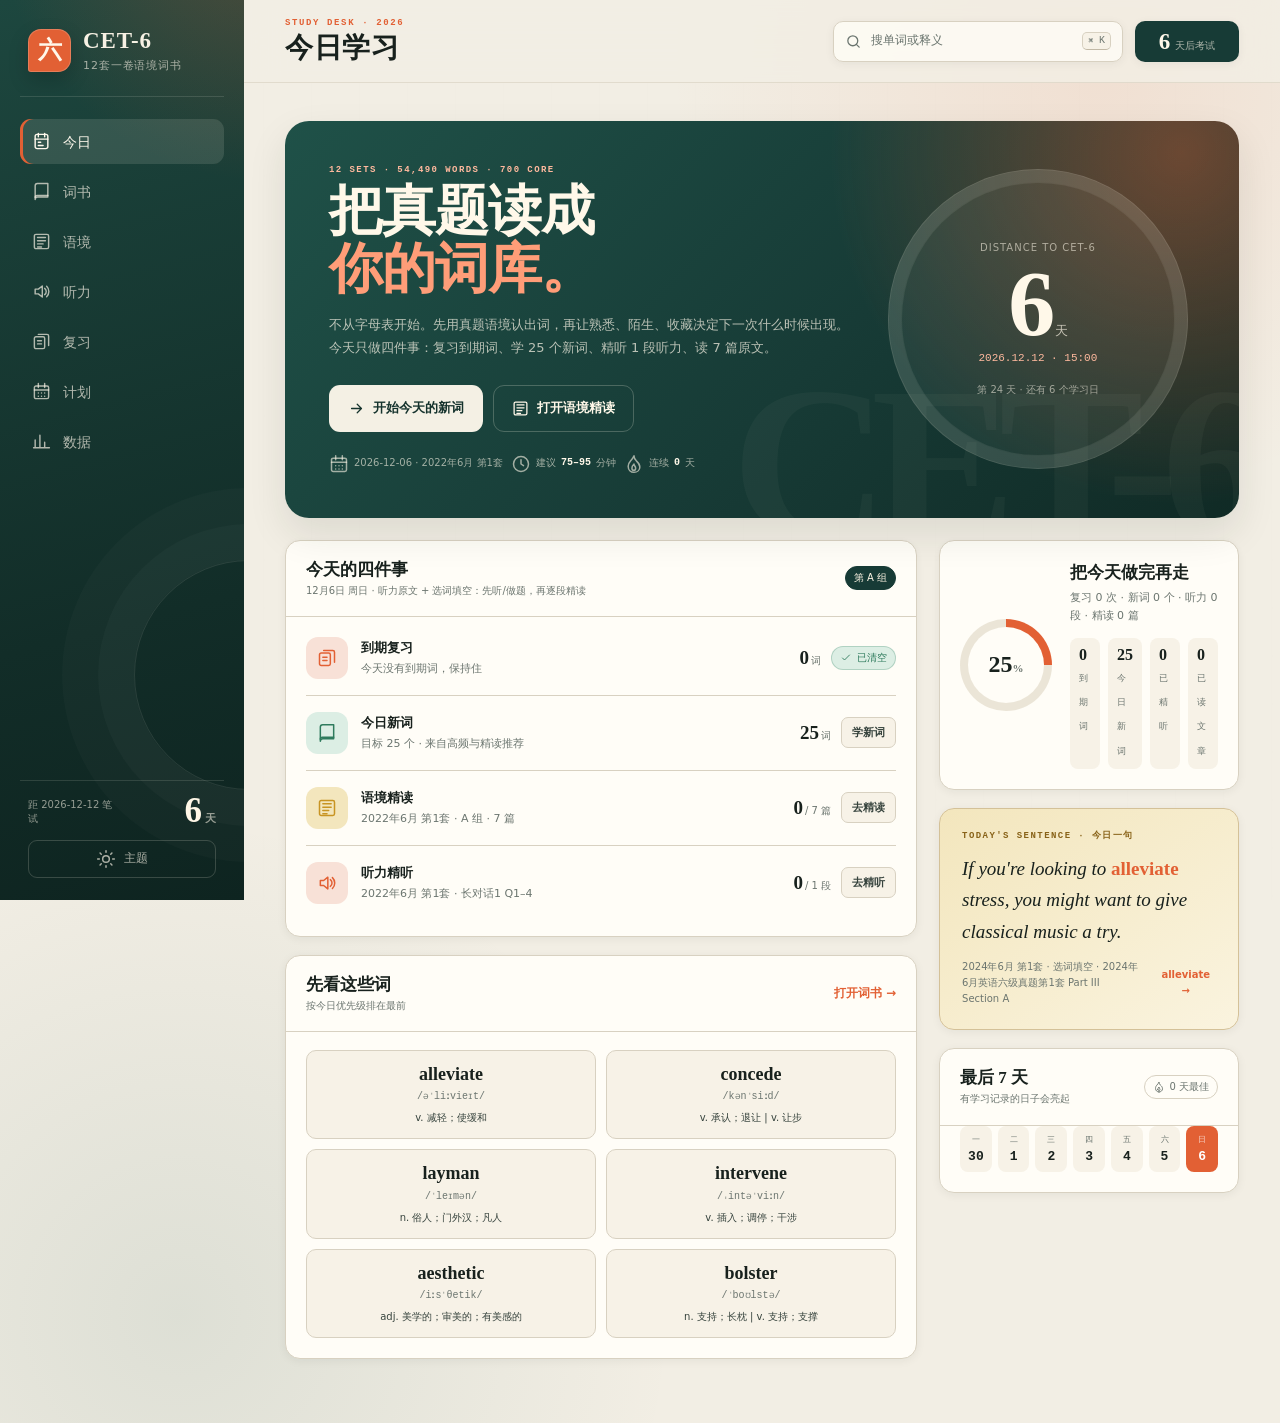
==== commit dc26237a: "feat: 添加84段六级听力精听闭环" ====
--- a/site/index.html
+++ b/site/index.html
@@ -4,7 +4,7 @@
   <meta charset="utf-8">
   <meta name="viewport" content="width=device-width, initial-scale=1">
   <meta name="theme-color" content="#173b36">
-  <meta name="description" content="近12次英语六级第1套真题语境词书：700个核心词、4653个可查词条、音标、原文语境与间隔复习。">
+  <meta name="description" content="近12次英语六级第1套真题语境词书：700个核心词、真题原文、音标、间隔复习与84段听力精听。">
   <title>CET-6 12套一卷语境词书</title>
   <link rel="stylesheet" href="./assets/styles.css">
 </head>
@@ -49,6 +49,7 @@
         <a class="nav-item" href="#/today" data-nav="today"><svg class="icon"><use href="#i-today"/></svg><span>今日</span><b class="nav-count" id="navDue">0</b></a>
         <a class="nav-item" href="#/words" data-nav="words"><svg class="icon"><use href="#i-book"/></svg><span>词书</span></a>
         <a class="nav-item" href="#/reading" data-nav="reading"><svg class="icon"><use href="#i-text"/></svg><span>语境</span></a>
+        <a class="nav-item" href="#/listen" data-nav="listen"><svg class="icon"><use href="#i-volume"/></svg><span>听力</span></a>
         <a class="nav-item" href="#/review" data-nav="review"><svg class="icon"><use href="#i-cards"/></svg><span>复习</span><b class="nav-count nav-count--soft" id="navReview">0</b></a>
         <a class="nav-item" href="#/plan" data-nav="plan"><svg class="icon"><use href="#i-calendar"/></svg><span>计划</span></a>
         <a class="nav-item" href="#/stats" data-nav="stats"><svg class="icon"><use href="#i-chart"/></svg><span>数据</span></a>
--- a/site/assets/styles.css
+++ b/site/assets/styles.css
@@ -593,7 +593,7 @@
 .progress-ring b small { font-size: 11px; color: var(--muted); }
 .progress-copy h3 { margin: 0 0 5px; font: 700 17px var(--serif); }
 .progress-copy p { margin: 0; color: var(--muted); font-size: 11px; line-height: 1.7; }
-.mini-stats { display: grid; grid-template-columns: repeat(3, 1fr); gap: 8px; margin-top: 12px; }
+.mini-stats { display: grid; grid-template-columns: repeat(4, 1fr); gap: 8px; margin-top: 12px; }
 .mini-stat { padding: 8px 9px; border-radius: 8px; background: var(--surface-2); }
 .mini-stat b { display: block; font: 700 16px var(--serif); }
 .mini-stat span { color: var(--muted); font-size: 9px; }
@@ -892,6 +892,292 @@
   font-size: 10px;
   z-index: 5;
 }
+
+/* Listening */
+.listen-shell { grid-template-columns: 286px minmax(0, 1fr); }
+.listen-paper-nav .article-link { align-items: center; }
+.listen-seg-check {
+  width: 15px;
+  height: 15px;
+  margin-left: auto;
+  display: inline-grid;
+  place-items: center;
+  border-radius: 50%;
+  background: var(--green-soft);
+  color: var(--green);
+  flex: 0 0 auto;
+}
+.listen-seg-check .icon { width: 10px; height: 10px; }
+.listen-main { min-width: 0; }
+.listen-stage {
+  overflow: hidden;
+  border: 1px solid var(--line);
+  border-radius: var(--radius-lg);
+  background: var(--surface);
+  box-shadow: var(--shadow);
+}
+.listen-stage-head {
+  display: flex;
+  align-items: flex-start;
+  justify-content: space-between;
+  gap: 20px;
+  padding: clamp(22px, 3.2vw, 34px);
+  background:
+    radial-gradient(circle at 92% 0%, color-mix(in srgb, var(--accent) 15%, transparent), transparent 22rem),
+    var(--surface);
+  border-bottom: 1px solid var(--line);
+}
+.listen-stage-head .crumbs { color: var(--muted); font-size: 10px; }
+.listen-stage-head h2 {
+  margin: 6px 0 0;
+  font: 700 clamp(30px, 4.5vw, 52px)/1.05 var(--serif);
+  letter-spacing: -.025em;
+}
+.listen-stage-head h2 span {
+  color: var(--accent);
+  font: 700 13px var(--mono);
+  letter-spacing: 0;
+  vertical-align: middle;
+}
+.listen-meta { display: flex; align-items: center; gap: 6px; flex-wrap: wrap; margin-top: 13px; }
+.listen-stage-links { display: flex; gap: 7px; flex-wrap: wrap; justify-content: flex-end; }
+.listen-player {
+  padding: clamp(18px, 3vw, 28px);
+  border-bottom: 1px solid var(--line);
+  background:
+    linear-gradient(145deg, color-mix(in srgb, var(--brand) 4%, var(--surface)), var(--surface-2));
+}
+.listen-player-top {
+  display: flex;
+  align-items: center;
+  gap: 16px;
+  margin-bottom: 13px;
+}
+.listen-play-main {
+  min-width: 158px;
+  min-height: 50px;
+  display: inline-flex;
+  align-items: center;
+  justify-content: center;
+  gap: 10px;
+  padding: 10px 18px;
+  border: 0;
+  border-radius: 12px;
+  background: var(--brand);
+  color: #fff8e8;
+  box-shadow: 0 9px 20px color-mix(in srgb, var(--brand) 22%, transparent);
+  cursor: pointer;
+  font-weight: 700;
+}
+.listen-play-main:hover { background: var(--brand-2); }
+.listen-play-main.playing { background: var(--accent); }
+.listen-play-icon {
+  width: 25px;
+  height: 25px;
+  display: grid;
+  place-items: center;
+  border-radius: 50%;
+  background: rgba(255,255,255,.14);
+  font: 700 11px var(--mono);
+}
+.listen-position { display: flex; flex-direction: column; min-width: 0; }
+.listen-position b { font: 700 19px/1.1 var(--mono); color: var(--ink); }
+.listen-position span { margin-top: 3px; color: var(--muted); font-size: 9px; }
+.listen-audio {
+  width: 100%;
+  height: 42px;
+  display: block;
+  margin: 0;
+}
+.listen-controls {
+  display: flex;
+  align-items: center;
+  gap: 7px;
+  flex-wrap: wrap;
+  margin-top: 10px;
+}
+.listen-rates {
+  display: inline-flex;
+  gap: 2px;
+  padding: 3px;
+  border: 1px solid var(--line);
+  border-radius: 8px;
+  background: var(--surface);
+}
+.listen-rates button {
+  border: 0;
+  border-radius: 5px;
+  padding: 4px 7px;
+  background: transparent;
+  color: var(--muted);
+  font: 9px var(--mono);
+  cursor: pointer;
+}
+.listen-rates button.active { background: var(--brand); color: #fff8e8; }
+.listen-loop.active {
+  border-color: color-mix(in srgb, var(--green) 45%, var(--line));
+  background: var(--green-soft);
+  color: var(--green);
+}
+.listen-source-link {
+  margin-left: auto;
+  color: var(--muted);
+  font-size: 9px;
+  text-decoration: underline;
+  text-underline-offset: 2px;
+}
+.listen-source-link:hover { color: var(--accent); }
+.listen-audio-note {
+  margin: 10px 0 0;
+  color: var(--muted);
+  font-size: 9px;
+}
+.listen-audio-error {
+  margin-top: 10px;
+  padding: 10px 12px;
+  border-left: 3px solid var(--red);
+  border-radius: 7px;
+  background: var(--red-soft);
+  color: var(--ink-2);
+  font-size: 10px;
+}
+.listen-audio-error b { color: var(--red); margin-right: 4px; }
+.listen-audio-error a { color: var(--accent); text-decoration: underline; }
+
+.listen-method, .listen-transcript, .listen-dictation {
+  padding: clamp(20px, 3vw, 30px);
+  border-bottom: 1px solid var(--line);
+}
+.listen-method-head, .listen-section-head {
+  display: flex;
+  align-items: flex-start;
+  justify-content: space-between;
+  gap: 14px;
+  margin-bottom: 15px;
+}
+.listen-method-head h3, .listen-section-head h3 {
+  margin: 3px 0 0;
+  font: 700 clamp(19px, 2.4vw, 26px) var(--serif);
+}
+.listen-method-head > span {
+  min-width: 45px;
+  height: 45px;
+  display: grid;
+  place-items: center;
+  border-radius: 50%;
+  background: var(--surface-2);
+  color: var(--accent);
+  font: 700 12px var(--mono);
+}
+.listen-steps {
+  display: grid;
+  grid-template-columns: repeat(2, minmax(0, 1fr));
+  gap: 8px;
+}
+.listen-step {
+  display: grid;
+  grid-template-columns: 31px minmax(0, 1fr) 19px;
+  align-items: center;
+  gap: 10px;
+  padding: 13px;
+  border: 1px solid var(--line);
+  border-radius: 11px;
+  background: var(--surface-2);
+  color: var(--ink-2);
+  text-align: left;
+  cursor: pointer;
+  transition: .15s ease;
+}
+.listen-step:hover { border-color: var(--line-strong); background: var(--surface); }
+.listen-step > b {
+  color: var(--faint);
+  font: 700 10px var(--mono);
+}
+.listen-step > span { font-weight: 700; font-size: 11px; }
+.listen-step small { display: block; margin-top: 2px; color: var(--muted); font-size: 9px; font-weight: 400; line-height: 1.45; }
+.listen-step > i {
+  width: 18px;
+  height: 18px;
+  display: grid;
+  place-items: center;
+  border: 1px solid var(--line);
+  border-radius: 50%;
+  color: transparent;
+}
+.listen-step > i .icon { width: 10px; height: 10px; }
+.listen-step.done {
+  border-color: color-mix(in srgb, var(--green) 38%, var(--line));
+  background: var(--green-soft);
+}
+.listen-step.done > b { color: var(--green); }
+.listen-step.done > i { border-color: var(--green); background: var(--green); color: #fff; }
+.listen-method-note {
+  margin: 14px 0 0;
+  padding: 11px 13px;
+  border-left: 2px solid var(--gold);
+  background: var(--gold-soft);
+  color: var(--ink-2);
+  font-size: 10px;
+  line-height: 1.7;
+}
+.listen-method-note b { color: #745414; }
+[data-theme="dark"] .listen-method-note b { color: #f0c96b; }
+
+.listen-transcript-body {
+  max-height: 620px;
+  overflow: auto;
+  margin-top: 0;
+  padding: 4px 4px 0;
+}
+.listen-transcript-body p { font-size: 16px; line-height: 1.8; }
+.listen-blind-cover {
+  width: 100%;
+  padding: 30px 20px;
+  border: 1px dashed var(--line-strong);
+  border-radius: 11px;
+  background:
+    repeating-linear-gradient(135deg, transparent 0 8px, color-mix(in srgb, var(--surface-2) 65%, transparent) 8px 9px);
+  color: var(--muted);
+  cursor: pointer;
+}
+.listen-blind-cover span { display: block; color: var(--ink-2); font: 700 15px var(--serif); }
+.listen-blind-cover small { display: block; margin-top: 4px; font-size: 10px; }
+.listen-blind-cover:hover { border-color: var(--accent); }
+.listen-dictation textarea {
+  width: 100%;
+  min-height: 118px;
+  resize: vertical;
+  padding: 13px 14px;
+  border: 1px solid var(--line);
+  border-radius: 10px;
+  outline: 0;
+  background: var(--surface-2);
+  color: var(--ink);
+  font: 14px/1.7 var(--mono);
+}
+.listen-dictation textarea:focus { border-color: var(--brand-3); box-shadow: 0 0 0 3px color-mix(in srgb, var(--brand-3) 18%, transparent); }
+.listen-dictation-foot {
+  display: flex;
+  align-items: center;
+  justify-content: space-between;
+  gap: 12px;
+  margin-top: 9px;
+  color: var(--faint);
+  font-size: 9px;
+}
+.listen-stage-foot {
+  padding: 18px clamp(20px, 3vw, 30px) 21px;
+  background: var(--surface-2);
+}
+.listen-foot-actions {
+  display: flex;
+  align-items: center;
+  justify-content: center;
+  gap: 7px;
+  flex-wrap: wrap;
+}
+.listen-foot-actions .btn-primary, .listen-foot-actions .btn-green { flex: 1; min-width: 190px; }
+.listen-stage-foot > span { display: block; margin-top: 9px; color: var(--faint); font-size: 9px; text-align: center; }
 
 /* Review */
 .review-shell { max-width: 850px; margin: 0 auto; }
@@ -1014,7 +1300,7 @@
 .sources li { margin: 5px 0; color: var(--muted); font-size: 10px; }
 
 /* Stats */
-.stat-grid { display: grid; grid-template-columns: repeat(4, minmax(0,1fr)); gap: 12px; margin-bottom: 22px; }
+.stat-grid { display: grid; grid-template-columns: repeat(auto-fit, minmax(150px, 1fr)); gap: 12px; margin-bottom: 22px; }
 .stat-card { padding: 18px; border: 1px solid var(--line); border-radius: 12px; background: var(--surface); box-shadow: var(--shadow-sm); }
 .stat-card span { color: var(--muted); font-size: 10px; }
 .stat-card b { display: block; margin: 5px 0 2px; font: 700 31px/1 var(--serif); }
@@ -1022,6 +1308,7 @@
 .stat-card.accent b { color: var(--accent); }
 .stat-card.green b { color: var(--green); }
 .stat-card.gold b { color: var(--gold); }
+.stat-card.blue b { color: var(--blue); }
 .stats-grid { display: grid; grid-template-columns: minmax(0,1.2fr) minmax(280px,.8fr); gap: 18px; }
 .chart { display: flex; align-items: end; gap: 12px; height: 170px; padding: 16px 4px 0; }
 .chart-col { flex: 1; display: flex; flex-direction: column; align-items: center; justify-content: end; gap: 7px; height: 100%; }
@@ -1240,7 +1527,7 @@
     height: 66px;
     margin: 0;
     display: grid;
-    grid-template-columns: repeat(6, 1fr);
+    grid-template-columns: repeat(7, 1fr);
     gap: 0;
   }
   .nav-item {
@@ -1276,6 +1563,8 @@
   .stats-grid { grid-template-columns: 1fr; }
   .stat-grid { grid-template-columns: repeat(2, 1fr); }
   .method-grid { grid-template-columns: 1fr; }
+  .listen-shell { grid-template-columns: 1fr; }
+  .listen-source-link { margin-left: 0; }
 }
 @media (max-width: 720px) {
   body { font-size: 14px; }
@@ -1324,6 +1613,20 @@
   .article-paper { padding: 28px 19px 25px 30px; background: var(--surface); }
   .article-body p { font-size: 17px; line-height: 1.85; }
   .article-foot { align-items: flex-start; flex-direction: column; }
+  .listen-stage { border-radius: 17px; }
+  .listen-stage-head { flex-direction: column; padding: 22px 18px; }
+  .listen-stage-links { width: 100%; justify-content: flex-start; }
+  .listen-stage-links .btn { flex: 1; }
+  .listen-player, .listen-method, .listen-transcript, .listen-dictation { padding: 18px; }
+  .listen-player-top { align-items: stretch; flex-direction: column; gap: 10px; }
+  .listen-play-main { width: 100%; }
+  .listen-steps { grid-template-columns: 1fr; }
+  .listen-transcript-body { max-height: 520px; }
+  .listen-dictation-foot { align-items: flex-start; flex-direction: column; }
+  .listen-dictation-foot .btn { width: 100%; }
+  .listen-foot-actions { align-items: stretch; }
+  .listen-foot-actions .btn { flex: 1; }
+  .listen-foot-actions .btn-primary, .listen-foot-actions .btn-green { flex-basis: 100%; }
   .plan-row { grid-template-columns: 48px minmax(0,1fr) 48px; gap: 9px; padding: 12px; }
   .plan-date, .plan-paper, .plan-new small { display: none; }
   .plan-task span { white-space: normal; }
@@ -1340,6 +1643,7 @@
 @media (max-width: 430px) {
   .hero h1 { font-size: 31px; }
   .hero-actions { flex-direction: column; align-items: stretch; }
+  .mini-stats { grid-template-columns: repeat(2, 1fr); }
   .plan-summary { grid-template-columns: 1fr 1fr; }
   .today-progress { flex-direction: column; align-items: flex-start; }
   .progress-ring { width: 76px; height: 76px; }
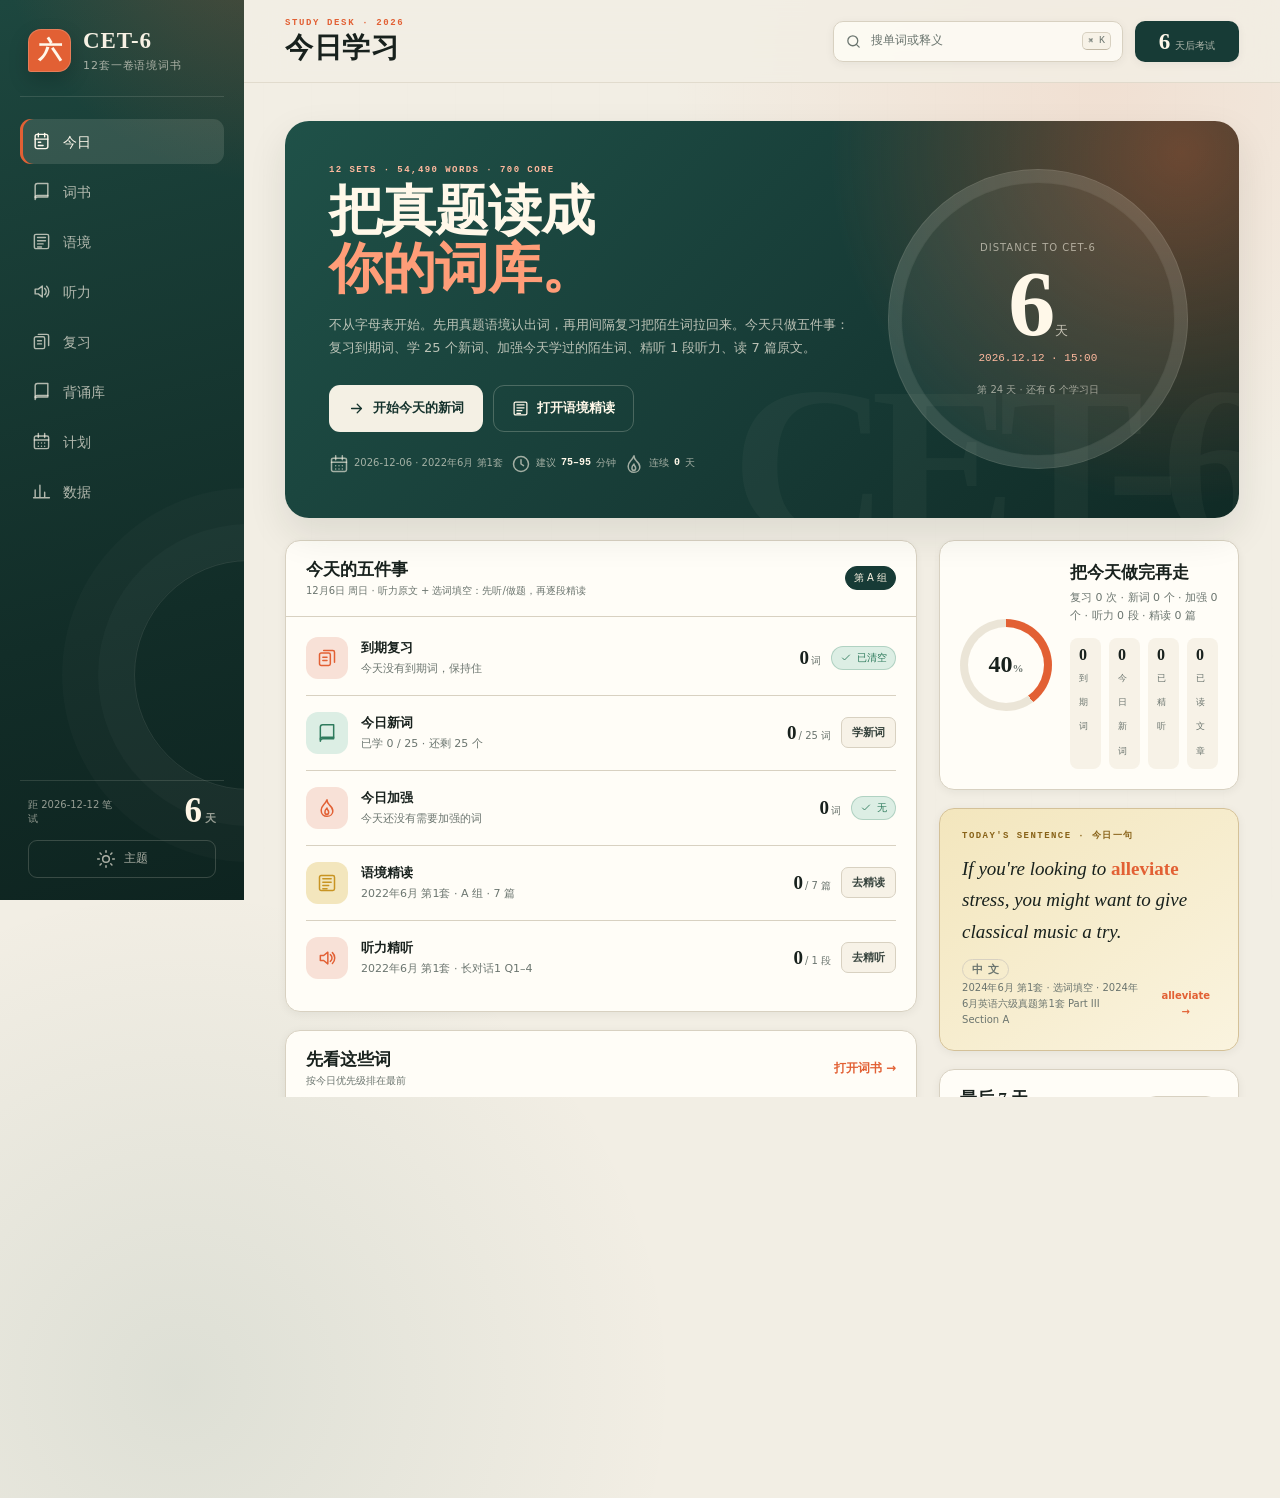
==== commit da4cc597: "feat: 新词累计、艾宾浩斯当日复习、今日加强、背诵库与例句中文 新词目标改为按当日累计计数，完成 25 个后加练 50 个不会覆盖已学记录；新增 1/2/4/7/15/30/60 天间隔与当日遗忘" ====
--- a/site/index.html
+++ b/site/index.html
@@ -51,6 +51,7 @@
         <a class="nav-item" href="#/reading" data-nav="reading"><svg class="icon"><use href="#i-text"/></svg><span>语境</span></a>
         <a class="nav-item" href="#/listen" data-nav="listen"><svg class="icon"><use href="#i-volume"/></svg><span>听力</span></a>
         <a class="nav-item" href="#/review" data-nav="review"><svg class="icon"><use href="#i-cards"/></svg><span>复习</span><b class="nav-count nav-count--soft" id="navReview">0</b></a>
+        <a class="nav-item" href="#/decks" data-nav="decks"><svg class="icon"><use href="#i-book"/></svg><span>背诵库</span></a>
         <a class="nav-item" href="#/plan" data-nav="plan"><svg class="icon"><use href="#i-calendar"/></svg><span>计划</span></a>
         <a class="nav-item" href="#/stats" data-nav="stats"><svg class="icon"><use href="#i-chart"/></svg><span>数据</span></a>
       </nav>
--- a/site/assets/styles.css
+++ b/site/assets/styles.css
@@ -1652,3 +1652,48 @@
 @media (prefers-reduced-motion: reduce) {
   *, *::before, *::after { animation-duration: .001ms !important; transition-duration: .001ms !important; scroll-behavior: auto !important; }
 }
+
+/* ---------- 背诵库 ---------- */
+.text-input,
+.text-area {
+  width: 100%;
+  border: 1px solid var(--line);
+  border-radius: 10px;
+  background: var(--surface);
+  color: var(--ink);
+  font: 14px/1.6 var(--sans);
+  padding: 10px 12px;
+  margin-bottom: 10px;
+}
+.text-area { resize: vertical; min-height: 130px; }
+.text-input:focus,
+.text-area:focus { outline: 2px solid var(--accent); outline-offset: -1px; }
+.deck-form-actions { display: flex; flex-wrap: wrap; align-items: center; gap: 10px; }
+.deck-list { display: grid; gap: 12px; margin-top: 16px; }
+.deck-card { padding: 18px 20px; }
+.deck-card-main { display: flex; justify-content: space-between; align-items: flex-start; gap: 16px; }
+.deck-card-main h3 { margin: 0 0 6px; font: 700 17px var(--serif); }
+.deck-card-main p { margin: 0; color: var(--muted); font-size: 12px; }
+.deck-card-actions { display: flex; gap: 6px; flex-wrap: wrap; }
+.deck-bar { margin-top: 14px; height: 6px; border-radius: 999px; background: var(--line); overflow: hidden; }
+.deck-bar span { display: block; height: 100%; background: var(--accent); border-radius: 999px; }
+
+@media (max-width: 720px) {
+  .deck-card-main { flex-direction: column; }
+}
+
+/* ---------- 例句中文 ---------- */
+.ctx-cn { display: flex; flex-wrap: wrap; align-items: baseline; gap: 8px; margin-top: 6px; }
+.cn-btn {
+  border: 1px solid var(--line);
+  background: transparent;
+  color: var(--muted);
+  font: 600 11px/1 var(--sans);
+  padding: 4px 9px;
+  border-radius: 999px;
+  cursor: pointer;
+  letter-spacing: .5px;
+}
+.cn-btn:hover { color: var(--accent); border-color: var(--accent); }
+.cn-body { flex: 1 1 100%; color: var(--ink); font-size: 13px; line-height: 1.7; opacity: .92; }
+.cn-body[hidden] { display: none; }
